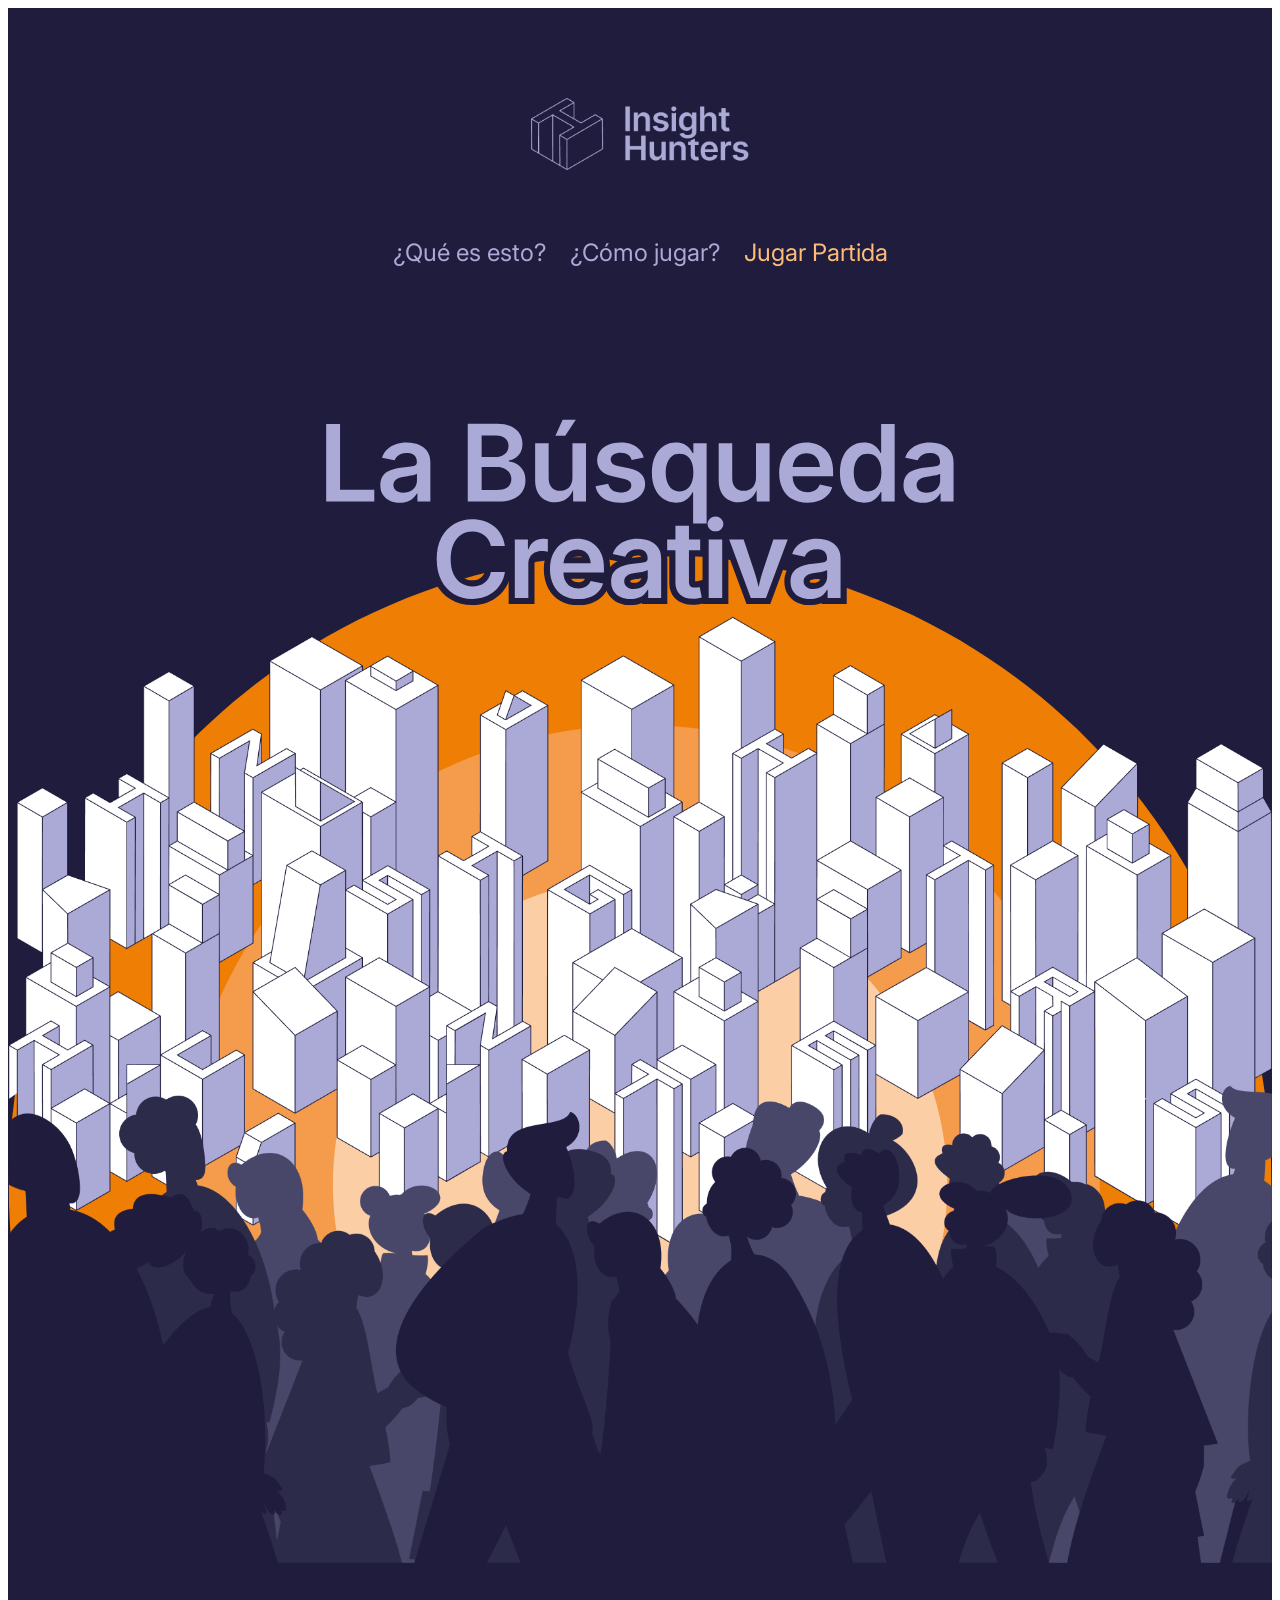
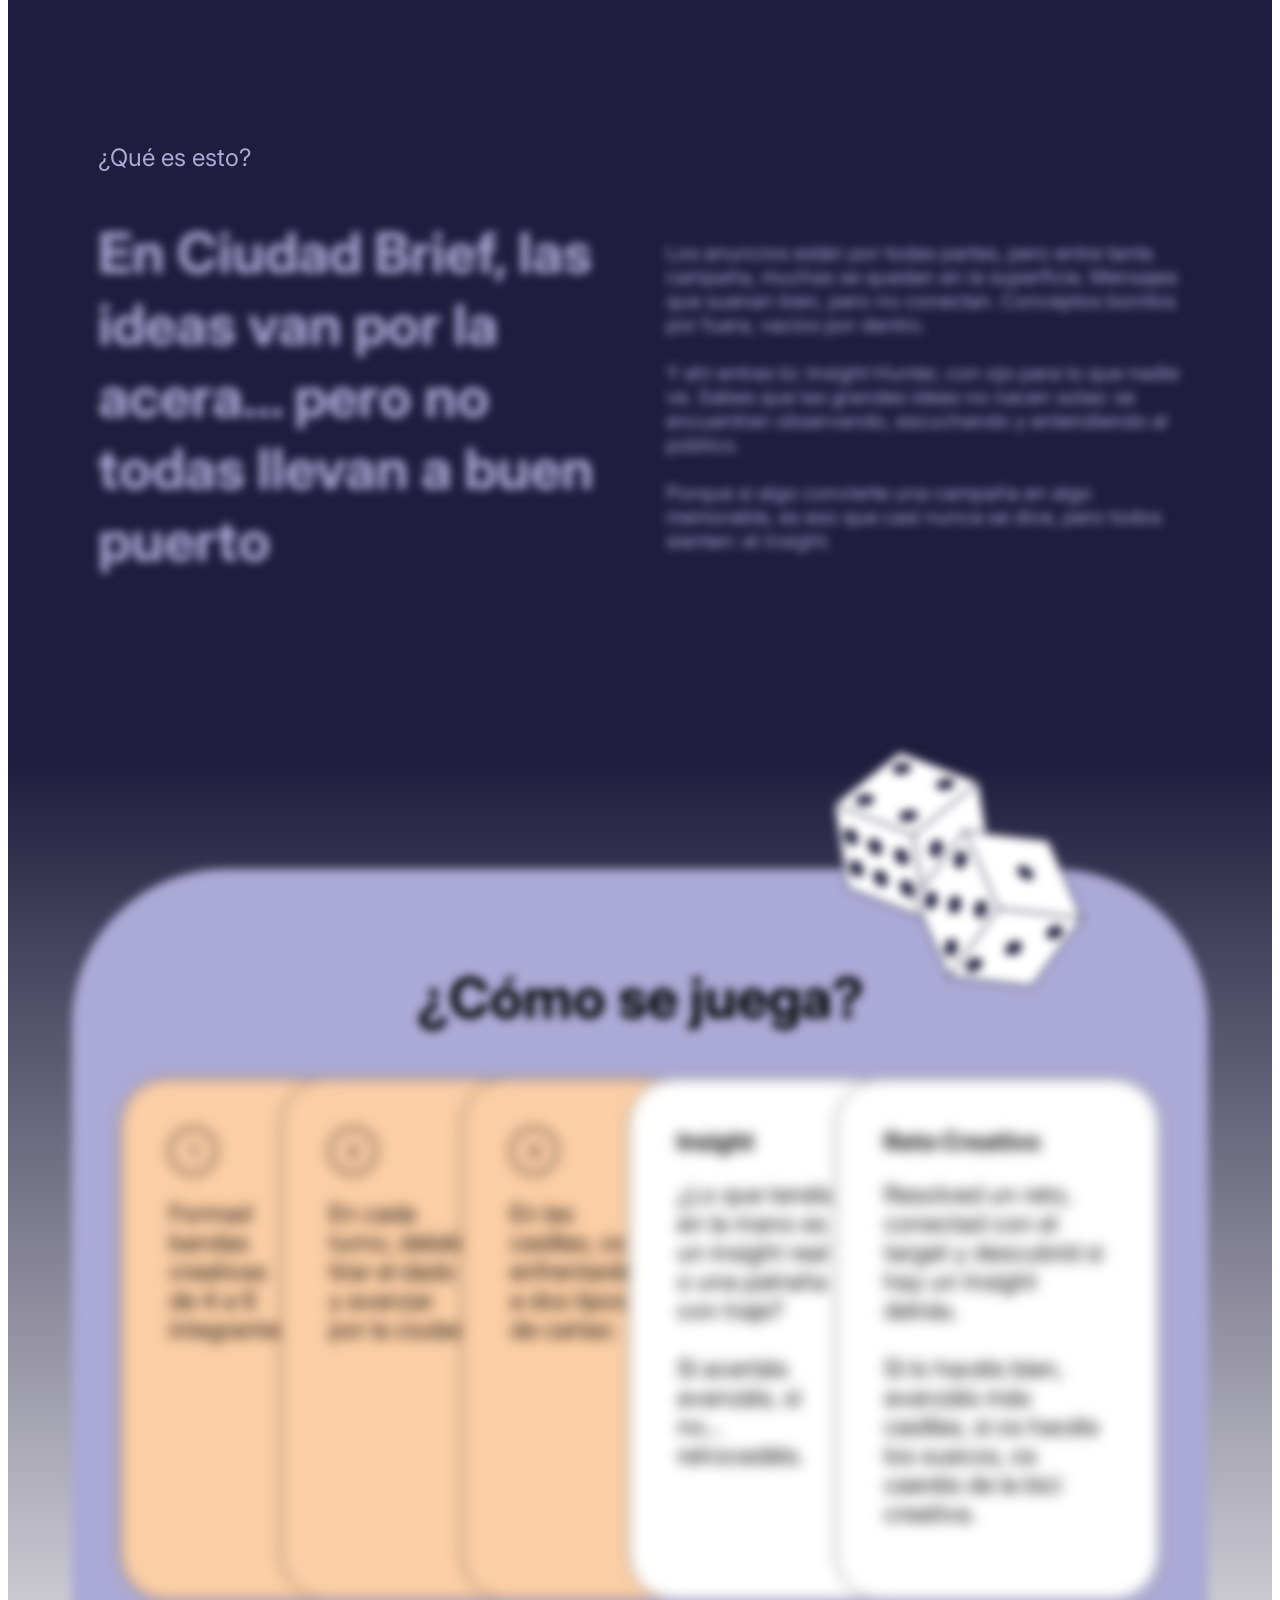
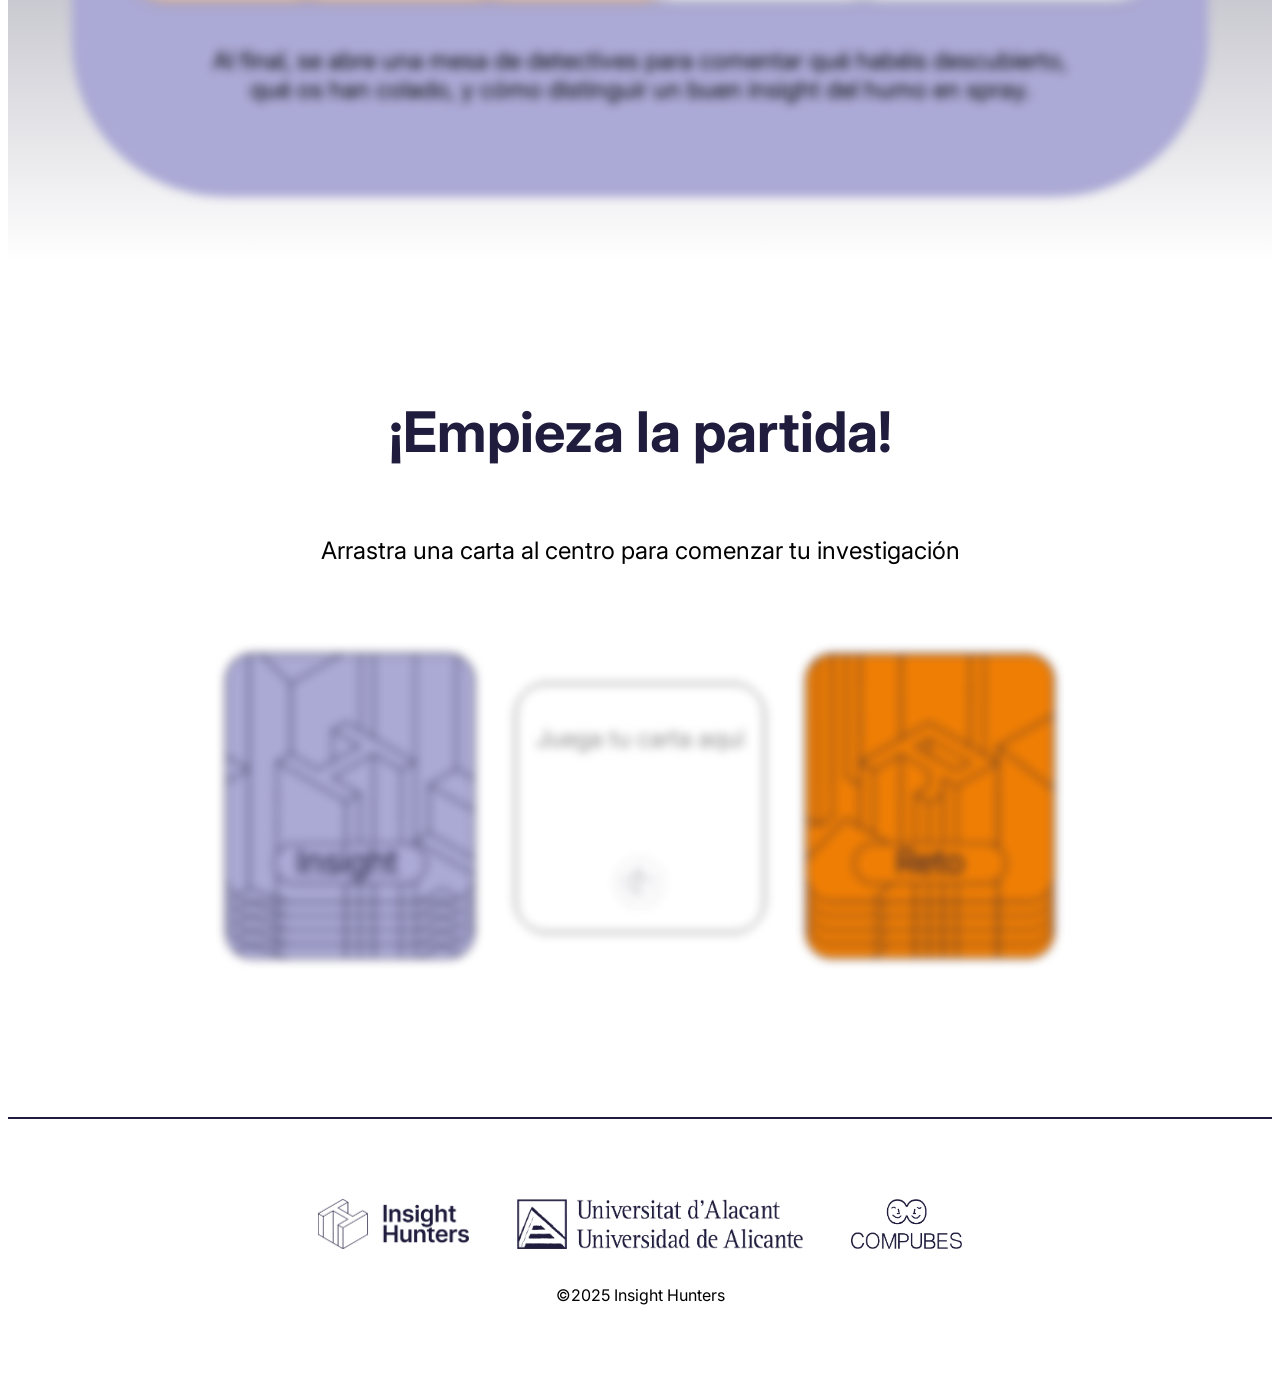
==== index.html @ abc05a1c "Update index.html" ====
<!DOCTYPE html>
<html lang="es">
<head>
    <meta charset="UTF-8">
    <meta name="viewport" content="width=device-width, initial-scale=1.0">

    <title>Insight Hunters</title>
    <link rel="icon" type="image/jpg" href="recursos/logo_ih.png"/>

    <link rel="stylesheet" href="https://necolas.github.io/normalize.css/8.0.1/normalize.css">
    <link rel="stylesheet" href="ih_style.css"> 

    <link rel="preconnect" href="https://fonts.googleapis.com">
    <link rel="preconnect" href="https://fonts.gstatic.com" crossorigin>
    <link href="https://fonts.googleapis.com/css2?family=Inter:ital,opsz,wght@0,14..32,100..900;1,14..32,100..900&display=swap" rel="stylesheet">
   
</head>
<body>
 
 <div class="hero-section">
    <div class="navbar">
        <a href="/"><img src="/recursos/logo_ih.png" alt="" id="ih-logo"></a>
        <ul class="nav-links">
            <a href="#que-es-IH">¿Qué es esto?</a>
            <a href="#como-jugar">¿Cómo jugar?</a>
            <a href="#juego" style="color: #FFBC77;">Jugar Partida</a>
          </ul>
        
     </div>
    <div class="hero-container">
        <img src="/recursos/Busqueda_creativa.svg" alt="" id="img-busqueda">
        <img src="recursos/Sol.svg" alt="" id="img-sun">
        <img src="/recursos/Ciudad.png" alt="ciudad" id="img-city">
        <img src="/recursos/Personas.png" alt="personas" id="img-people" >
    </div>
    
 </div>
<section id="que-es-IH">
    <span class="chip">¿Qué es esto?</span>
    <div class="encabezado progr-disc">
        
        <h2>En Ciudad Brief, 
            las ideas van por la acera…
            pero no todas llevan 
            a buen puerto</h2>
    </div>
    <div class="info-text progr-disc disc-right" >
        <p>Los anuncios están por todas partes, pero entre tanta campaña, 
            muchas se quedan en la superficie. Mensajes que suenan bien, 
            pero no conectan. Conceptos bonitos por fuera, vacíos por dentro.
            <br><br>
            Y ahí entras tú: Insight Hunter, con ojo para lo que nadie ve.
            Sabes que las grandes ideas no nacen solas: se encuentran observando, escuchando y entendiendo al público.
            <br><br>
            Porque si algo convierte una campaña en algo memorable, 
            es eso que casi nunca se dice, pero todos sienten: el insight.</p>
    </div>
</section> 
<section id="como-jugar">
    <div class="progr-disc">
        <img src="recursos/Dados.svg" alt="" class="dados">
        <h2>¿Cómo se juega?</h2>
        <div class="row-cards">
            <div class="info-card style-1 progr-disc ">
                <span>1</span>
                <p>Formad bandas creativas de 4 a 6 integrantes</p>
            </div>
            <div class="info-card style-1 progr-disc delay1">
                <span>2</span>
                <p>En cada turno, debéis tirar el dado y avanzar por la ciudad</p>
            </div>
            <div class="info-card style-1 progr-disc delay2">
                <span>3</span>
                <p>En las casillas, os enfrentaréis a dos tipos de cartas:</p>
            </div>
            <div class="info-card style-2 progr-disc delay3">
                <span>Insight</span>
                <p>¿Lo que tenéis en la mano es un insight real o una patraña con traje? <br><br>
                    Si acertáis avanzáis, 
                    si no... retrocedéis.<br>
                </p>
            </div>
            <div class="info-card style-2 progr-disc delay4">
                <span>Reto Creativo</span>
                <p>
                    Resolved un reto, conectad con el target y descubrid si hay un Insight detrás. <br><br>Si lo hacéis bien, avanzáis más casillas, si os hacéis los suecos, os caeréis de la bici creativa.
                </p>
            </div>
        </div>
        <p class="conclusion-text">Al final, se abre una mesa de detectives para comentar qué habéis descubierto,<br>
            qué os han colado, y cómo distinguir un buen insight del humo en spray.</p>
    </div>
</section>
<section id="juego">
    <h2>¡Empieza la partida!</h2>
    <p>Arrastra una carta al centro para comenzar tu investigación</p>
    <div class="zona-interactiva">
        <div class="mazo type-insight progr-disc">
            <img src="recursos/Card_insight_back.png" alt="Carta de insight" class="card-draggable card-type-insight" draggable="true">
            <img src="recursos/mazo_insights.png" alt="Mazo insights" class="mazo-img">
        </div>
        <div class="visualizador progr-disc">
            <p style="text-align: center; color: #888;">Juega tu carta aquí</p>
            <img src="recursos/ic_card_ih.svg" alt="Insight Hunters" id="ic_card_ih" style="position: absolute; bottom: 10%; left: 50%; transform: translateX(-50%);">
        </div>
        <div class="mazo type-reto progr-disc delay2">
            <img src="recursos/Card_reto_back.png" alt="Carta de reto" class="card-draggable card-type-reto" draggable="true">
            <img src="recursos/mazo_retos.png" alt="Mazo retos" class="mazo-img">
        </div>
    </div>
</section>
<footer>
    <ul class="footer-links">
        <a href="#"><img src="recursos/logo_black_insighthunters.png" alt="Insight Hunters"></a>
        <a href="https://www.ua.es/es/" target="_blank"><img src="recursos/logo_black_universidadalicante.png" alt="Universidad de Alicante"></a>
        <a href="https://blogs.ua.es/comunicacionypublicosespecificos/" target="_blank"><img src="recursos/logo_black_compubes.png" alt="Compubes"></a>
    </ul>
    <p>©2025 Insight Hunters</p>
</footer>   
<script src="/funciones.js"></script>
</body>
</html>
---- ih_style.css ----
:root{
    --bg-purple: #1F1C3D;
    --light-purple: #ABA9D5;
    --light-orange: #FBCEA5;
}
html {scroll-behavior: smooth;}
*{ font-family: inter; box-sizing: border-box;}

p{ font-size: 1.5rem; font-weight: 400;}

a:hover{
    opacity: .5;
}
ul{padding: 0;}

/*Sección Hero Section*/
.navbar{
display: flex;
flex-direction: column;
align-items: center;
gap: 46px;
padding: 10vh 0;
}
.navbar a{color: var(--light-purple); text-decoration: none; text-align: center; font-size: 1.5rem;}
.nav-links{ display: flex; flex-direction: row; gap: 24px;}
#ih-logo{max-height: 72px;}


.hero-section{
    background-color: var(--bg-purple);
      
}
.hero-container{
    width: 100%;
    position: relative;
    margin-top: 20vh;
}
#img-busqueda{
    position: absolute;
    max-width: 50vw;
    top: -10%;
    left: 50%;
    transform: translateX(-50%) translateY(-20%);
}
#img-city, #img-people{
    width: 100%;
    position: absolute; 
    bottom: 0;
    left: 0;
}
#img-sun{width: 100%;}
#img-city{top: 0; transform: translateY(10%);}

/* Sección Que es IH */
#que-es-IH{
    background-color: var(--bg-purple);
    display: flex;
    flex-direction: row;
    flex-wrap: wrap;
    align-items: stretch;
    color: var(--light-purple);
    padding: 20vh 5vw;
}

.encabezado, .info-text{
    width: 50%;
    gap: 46px;
    display: flex;
    flex-direction: column;
    justify-content: center;
    padding: 0 2vw;

}
#que-es-IH{overflow: hidden;}
#que-es-IH h2{ font-size: 3.5rem; font-weight: bold; line-height: 4.5rem; letter-spacing: -2%; margin: 0;}
#que-es-IH p{font-size: 1.25rem; margin: 0;}
span.chip{font-size: 1.5rem; width: 100%; padding: 0 2vw 5vh 2vw}

/* Sección Cómo Jugar */
#como-jugar{min-height: 200px; padding: 5vw; background: linear-gradient(#1F1C3D, #fff);}
#como-jugar h2{
    font-size: 3.5rem;
    text-align: center;
}
#como-jugar>div{
    background-color: #ABA9D5;
    border-radius: 12vw; 
    position: relative; 
    min-height: 600px; 
    padding: 3em;
    margin-top: 3em;
    display: flex;
    flex-direction: column;
    justify-content: space-between;
    align-items: center;
}
.dados{
    position: absolute;
    top: 0; right: 0;
    width: 250px;
    transform: translateY(-50%) translateX(-50%);
}
.row-cards{ display: flex;flex-direction: row;}
#como-jugar .info-card{ 
    display: flex;
    flex-direction: 
    column; border: 1px solid black; 
    margin-left: -60px;
}
#como-jugar .info-card:first-child {
    margin-left: 0;
  }
.info-card:hover{cursor: pointer;}
#como-jugar .style-1{
    background-color: var(--light-orange);
    stroke: 2px solid var(--bg-purple);
    border-radius: 3rem;
    padding: 3rem;
}
#como-jugar .style-1>span{
    border: 2px solid;
    border-radius: 2rem;
    width: 3rem;
    height: 3rem;
    display: flex;
    justify-content: center;
    align-items: center;
    font-weight: bold;
}
#como-jugar .style-2{
    background-color: #fff;
    stroke: 2px solid var(--bg-purple);
    border-radius: 3rem;
    padding: 3rem;
}
.style-2 span{font-weight: bold; font-size: 1.5rem;}
.conclusion-text{
    text-align: center;
    margin: 5vh auto;
}

/* Sección Juego / Empieza la partida */
#juego{
    width: 100%;
    display: flex;
    flex-direction: column;
    align-items: center;
    padding: 10vh 5vw;
}
.zona-interactiva{
    width: 100%;
    position: relative;
    display: flex;
    align-items: center;
    gap: 40px;
    justify-content: center;
    padding: 4rem 0;
}
.visualizador{
    width: 250px;
    height: 250px;
    border: 1px solid;
    border-radius: 2rem;
    display: flex;
    flex-direction: column;
    align-items: center;
    padding: 1rem;
    position: relative;
    justify-content: space-between;
}
.visualizador.show{display: flex;}
.mazo{
    position: relative;
    width: 250px;
    aspect-ratio: 250 / 306;
    height: auto;
}
.mazo img{
    width: 250px;
    position: absolute;
    top: 0;
    left: 0;
}
.mazo img.mazo-img{width: 250px; aspect-ratio: 250 / 306;
    height: auto; position: relative;}
.card-draggable{
    z-index: 10;
}
#juego h2{
    font-size: 3.5rem;
    text-align: center;
    color: var(--bg-purple);
}
#ic_card_ih{width: 48px;}
.card-draggable:hover{cursor: grab;}

/*Footer*/
footer{ display: flex; flex-direction: column; align-items: center; padding: 4rem 0; border-top: 2px solid var(--bg-purple);}
.footer-links{
    display: flex;
    flex-direction: row;
    justify-content: center;
    gap: 3rem;
}
.footer-links li{text-decoration: none;}
.footer-links img{height: 50px;}
footer p{font-size: 16px;}


@media screen and (max-width: 900px){
    p { font-size: 1rem; }
    .hero-section { height: 100vh; padding: 5vh 0; }
    .navbar{padding: 5vh 0;}
    .navbar a{font-size: 1rem;}
    .hero-container{position: absolute; bottom: 0; margin: 0;}
    #img-busqueda{max-width: 70%; top: -25%;}

    #que-es-IH{flex-direction: column; padding: 10vh 5vw;}
    span.chip{padding: 0;}
    .encabezado, .info-text{width: unset; padding: 4vh 0;}

    .dados{width: 160px; top: 0; left: 0; transform: translate(75%, -50%);}
    .row-cards{flex-direction: column;}
    #como-jugar .info-card{margin-left: unset; margin-top: -60px;}
    #como-jugar h2{padding-bottom: 4rem;}
    .conclusion-text{line-height: 150%; text-align: left;}

    #juego{padding:5vh 0;}
    .mazo{width: 200px; }
    .mazo img{width: 200px;}
    .mazo img.mazo-img{width: 200px;}
    #juego h2{margin: 1.5rem 0;}
    #juego p{padding: 0 5vw; text-align: center;}
    .zona-interactiva{flex-direction: column; padding: 2rem 0;}

    .footer-links{flex-direction: column; align-items: center;}
    .footer-links img{height: unset; width: 150px;}
    
  }

  @media screen and (min-width: 1900px){
    p{ font-size: 28px; font-weight: 400;}
    #que-es-IH h2{font-size: 67px;}
    #que-es-IH p{font-size: 28px;}
    .navbar a{font-size: 28px;}
    #como-jugar > div{border-radius: 10rem; min-height: 800px;}
  }

  /*Animación revelación progresiva*/
.progr-disc {
    opacity: 0;
    filter: blur(5px);
    transform: translatex(-100%);
    transition: all 1s;
}

.progr-disc.disc-right{ transform: translatex(100%);}
.show {
    opacity: 1;
    filter: blur(0);
    transform: translateX(0) !important;
    display: block;
}

.delay1{transition-delay: 200ms;}
.delay2{transition-delay: 400ms;}
.delay3{transition-delay: 600ms;}
.delay4{transition-delay: 800ms;}
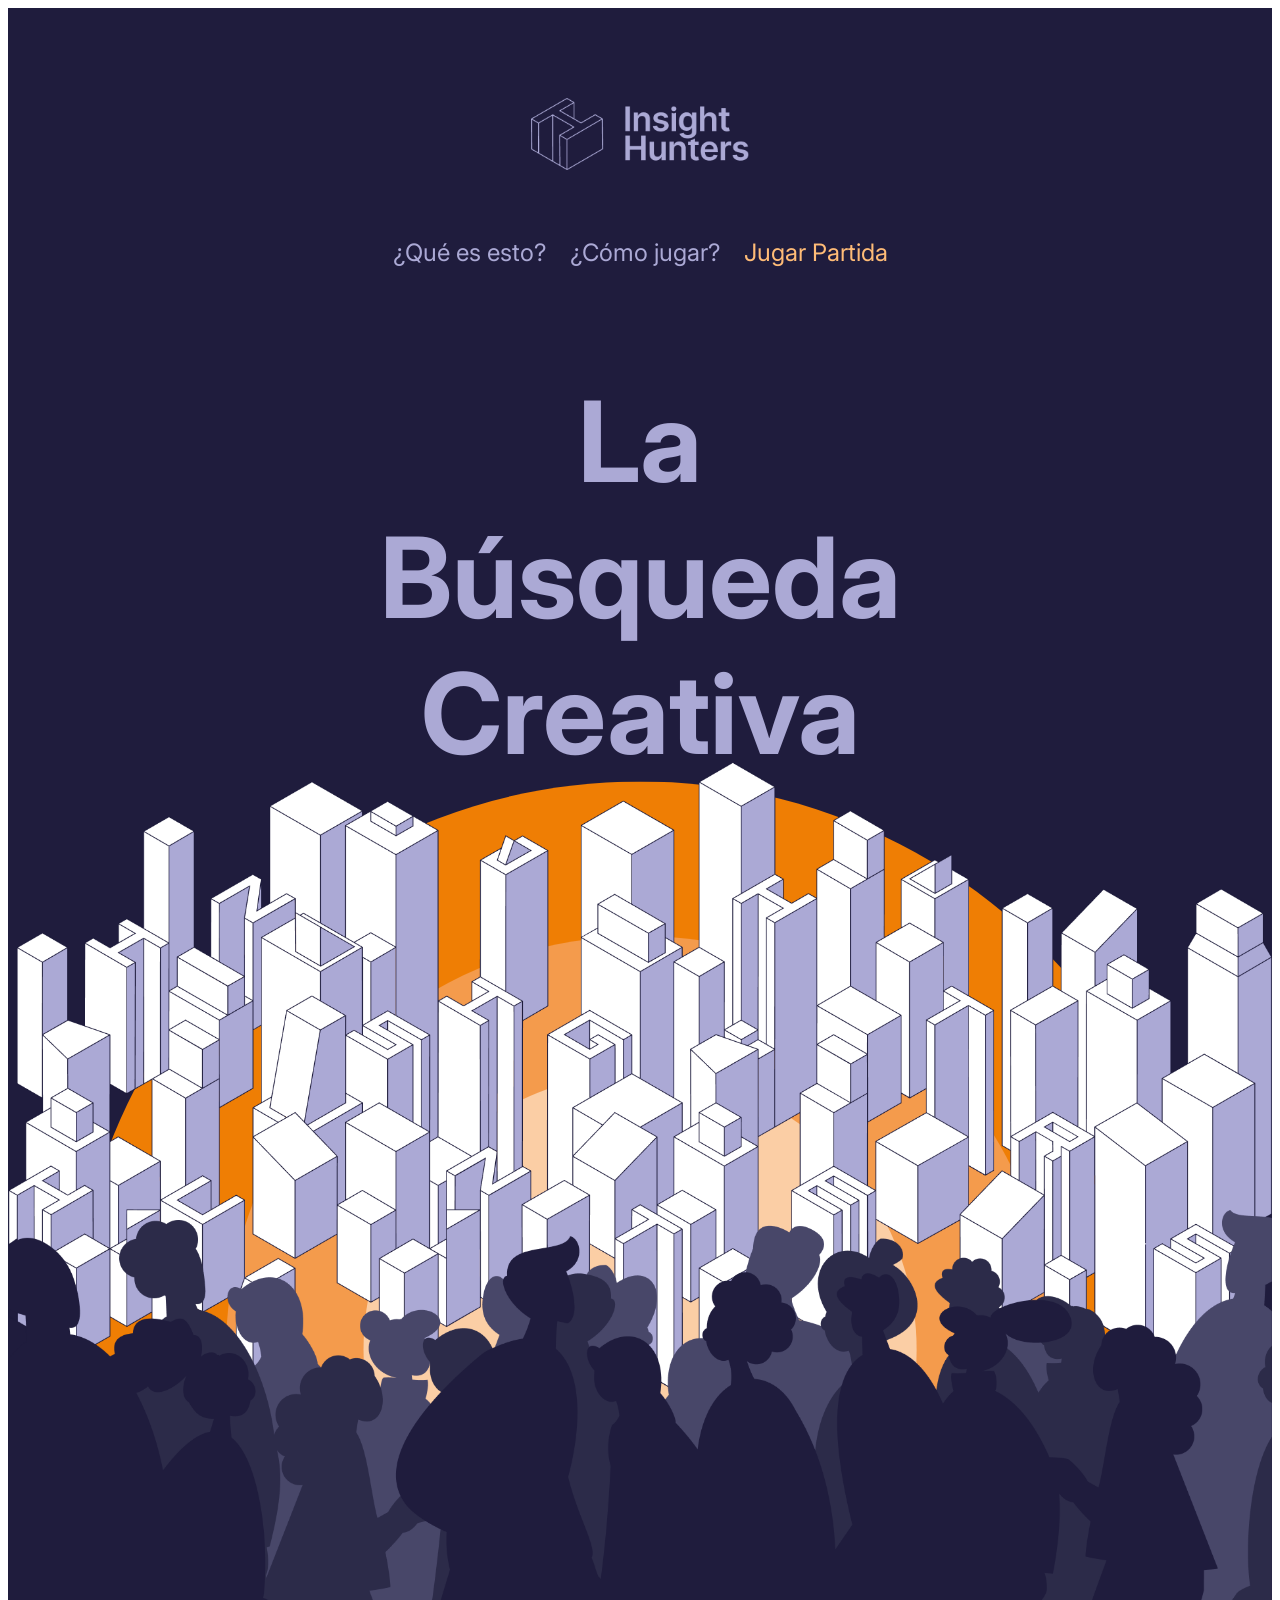
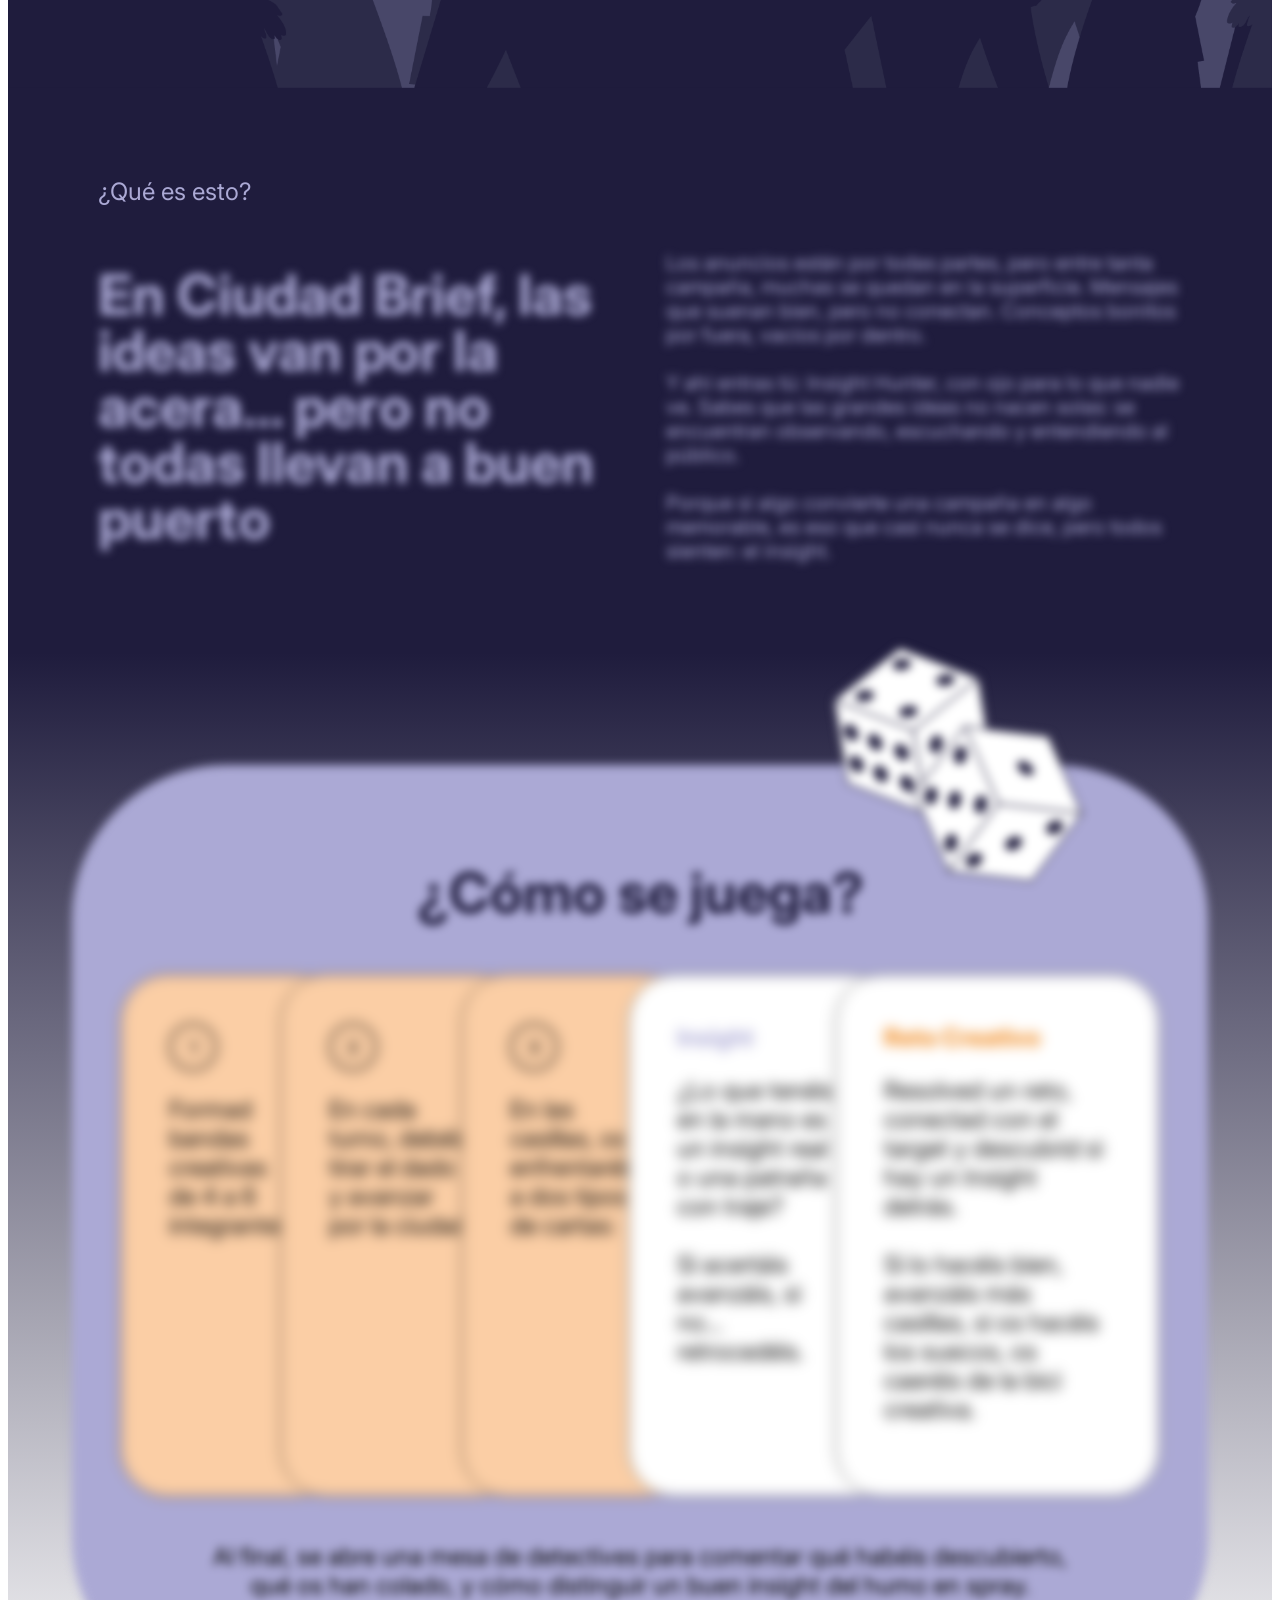
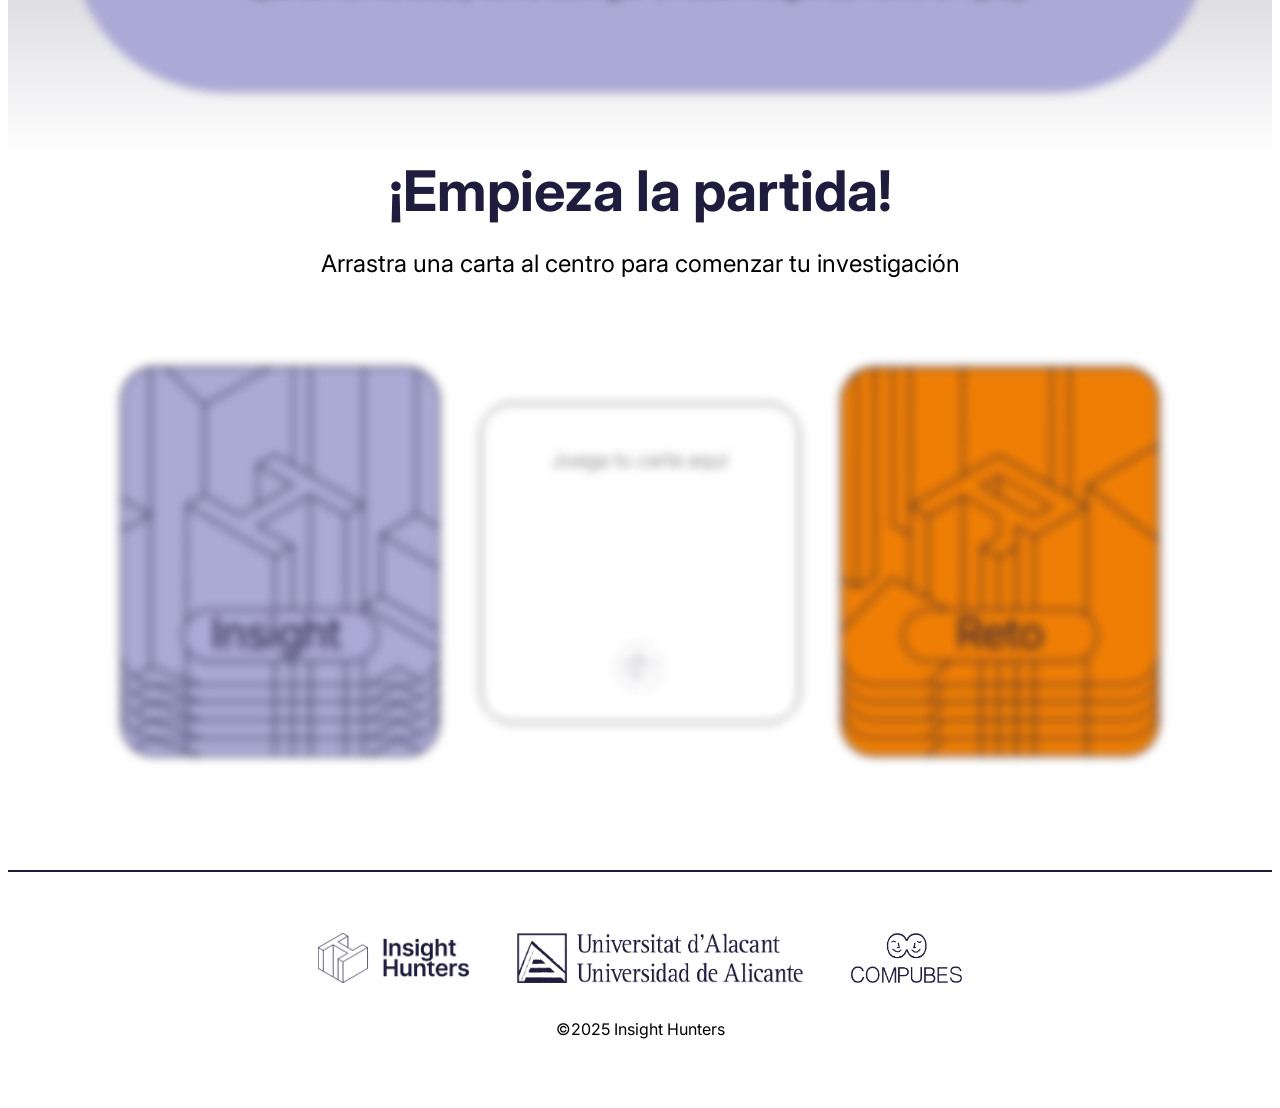
==== commit 44801510: "Add files via upload" ====
--- a/index.html
+++ b/index.html
@@ -19,7 +19,7 @@
  
  <div class="hero-section">
     <div class="navbar">
-        <a href="/"><img src="/recursos/logo_ih.png" alt="" id="ih-logo"></a>
+        <a href="/"><img src="recursos/logo_ih.png" alt="" id="ih-logo"></a>
         <ul class="nav-links">
             <a href="#que-es-IH">¿Qué es esto?</a>
             <a href="#como-jugar">¿Cómo jugar?</a>
@@ -28,10 +28,11 @@
         
      </div>
     <div class="hero-container">
-        <img src="/recursos/Busqueda_creativa.svg" alt="" id="img-busqueda">
+        <!-- <img src="recursos/Busqueda_creativa.svg" alt="" id="img-busqueda"> -->
+         <h1>La Búsqueda Creativa</h1>
         <img src="recursos/Sol.svg" alt="" id="img-sun">
-        <img src="/recursos/Ciudad.png" alt="ciudad" id="img-city">
-        <img src="/recursos/Personas.png" alt="personas" id="img-people" >
+        <img src="recursos/Ciudad.png" alt="ciudad" id="img-city">
+        <img src="recursos/Personas.png" alt="personas" id="img-people" >
     </div>
     
  </div>
@@ -74,14 +75,14 @@
                 <p>En las casillas, os enfrentaréis a dos tipos de cartas:</p>
             </div>
             <div class="info-card style-2 progr-disc delay3">
-                <span>Insight</span>
+                <span class="distinctive-insight">Insight</span>
                 <p>¿Lo que tenéis en la mano es un insight real o una patraña con traje? <br><br>
                     Si acertáis avanzáis, 
                     si no... retrocedéis.<br>
                 </p>
             </div>
             <div class="info-card style-2 progr-disc delay4">
-                <span>Reto Creativo</span>
+                <span class="distinctive-reto">Reto Creativo</span>
                 <p>
                     Resolved un reto, conectad con el target y descubrid si hay un Insight detrás. <br><br>Si lo hacéis bien, avanzáis más casillas, si os hacéis los suecos, os caeréis de la bici creativa.
                 </p>
@@ -108,6 +109,23 @@
             <img src="recursos/mazo_retos.png" alt="Mazo retos" class="mazo-img">
         </div>
     </div>
+    <div class="zona-interactiva-mobile">
+        
+        <div class="cards-container-mobile">
+            <div class="mazo type-insight progr-disc">
+                <img src="recursos/Card_insight_back.png" alt="Carta de insight" class="card-draggable card-type-insight" draggable="true">
+                <img src="recursos/mazo_insights.png" alt="Mazo insights" class="mazo-img">
+            </div>
+            <div class="mazo type-reto progr-disc delay2">
+                <img src="recursos/Card_reto_back.png" alt="Carta de reto" class="card-draggable card-type-reto" draggable="true">
+                <img src="recursos/mazo_retos.png" alt="Mazo retos" class="mazo-img">
+            </div>
+        </div>
+        <div class="visualizador progr-disc">
+            <p style="text-align: center; color: #888;">Juega tu carta aquí</p>
+            <img src="recursos/ic_card_ih.svg" alt="Insight Hunters" id="ic_card_ih" style="position: absolute; bottom: 10%; left: 50%; transform: translateX(-50%);">
+        </div>
+    </div>
 </section>
 <footer>
     <ul class="footer-links">
@@ -117,6 +135,6 @@
     </ul>
     <p>©2025 Insight Hunters</p>
 </footer>   
-<script src="/funciones.js"></script>
+<script src="script.js"></script>
 </body>
-</html>
+</html>
--- a/ih_style.css
+++ b/ih_style.css
@@ -3,6 +3,7 @@
     --bg-purple: #1F1C3D;
     --light-purple: #ABA9D5;
     --light-orange: #FBCEA5;
+    --normal-orange: #EF7E09;
 }
 html {scroll-behavior: smooth;}
 *{ font-family: inter; box-sizing: border-box;}
@@ -34,23 +35,28 @@
 .hero-container{
     width: 100%;
     position: relative;
-    margin-top: 20vh;
-}
-#img-busqueda{
+    display: flex;
+    flex-direction: column;
+    align-items: center;
+}
+.hero-section h1{font-size: 7rem; color: var(--light-purple); text-align: center; max-width: 50%; margin: 0 auto; }
+
+/* #img-busqueda{
     position: absolute;
     max-width: 50vw;
     top: -10%;
     left: 50%;
     transform: translateX(-50%) translateY(-20%);
-}
+} */
 #img-city, #img-people{
     width: 100%;
     position: absolute; 
     bottom: 0;
     left: 0;
 }
-#img-sun{width: 100%;}
-#img-city{top: 0; transform: translateY(10%);}
+#img-sun{width: 90%;}
+#img-city{transform: translateY(-45%);}
+#img-people{transform: translateY(1px);}
 
 /* Sección Que es IH */
 #que-es-IH{
@@ -60,7 +66,7 @@
     flex-wrap: wrap;
     align-items: stretch;
     color: var(--light-purple);
-    padding: 20vh 5vw;
+    padding: 10vh 5vw;
 }
 
 .encabezado, .info-text{
@@ -73,7 +79,7 @@
 
 }
 #que-es-IH{overflow: hidden;}
-#que-es-IH h2{ font-size: 3.5rem; font-weight: bold; line-height: 4.5rem; letter-spacing: -2%; margin: 0;}
+#que-es-IH h2{ font-size: 3.5rem; font-weight: bold; line-height: 100%; letter-spacing: -2%; margin: 0;}
 #que-es-IH p{font-size: 1.25rem; margin: 0;}
 span.chip{font-size: 1.5rem; width: 100%; padding: 0 2vw 5vh 2vw}
 
@@ -82,6 +88,8 @@
 #como-jugar h2{
     font-size: 3.5rem;
     text-align: center;
+    color: var(--bg-purple);
+    
 }
 #como-jugar>div{
     background-color: #ABA9D5;
@@ -135,6 +143,9 @@
     padding: 3rem;
 }
 .style-2 span{font-weight: bold; font-size: 1.5rem;}
+
+.info-card .distinctive-insight {color: var(--light-purple);}
+.info-card .distinctive-reto{color: var(--normal-orange);}
 .conclusion-text{
     text-align: center;
     margin: 5vh auto;
@@ -146,7 +157,6 @@
     display: flex;
     flex-direction: column;
     align-items: center;
-    padding: 10vh 5vw;
 }
 .zona-interactiva{
     width: 100%;
@@ -157,32 +167,21 @@
     justify-content: center;
     padding: 4rem 0;
 }
-.visualizador{
-    width: 250px;
-    height: 250px;
-    border: 1px solid;
-    border-radius: 2rem;
-    display: flex;
-    flex-direction: column;
-    align-items: center;
-    padding: 1rem;
-    position: relative;
-    justify-content: space-between;
-}
-.visualizador.show{display: flex;}
+.zona-interactiva-mobile{display: none;}
+
 .mazo{
     position: relative;
-    width: 250px;
+    width: 320px;
     aspect-ratio: 250 / 306;
     height: auto;
 }
 .mazo img{
-    width: 250px;
+    width: 320px;
     position: absolute;
     top: 0;
     left: 0;
 }
-.mazo img.mazo-img{width: 250px; aspect-ratio: 250 / 306;
+.mazo img.mazo-img{width: 320px; aspect-ratio: 250 / 306;
     height: auto; position: relative;}
 .card-draggable{
     z-index: 10;
@@ -191,12 +190,31 @@
     font-size: 3.5rem;
     text-align: center;
     color: var(--bg-purple);
-}
+    margin: 0 auto;
+}
+.visualizador{
+    width: 320px;
+    min-height: 320px;
+    border: 1px solid;
+    border-radius: 2rem;
+    display: flex;
+    flex-direction: column;
+    align-items: center;
+    padding: 1rem;
+    position: relative;
+    justify-content: space-between;
+}
+.visualizador.show{display: flex;}
+
+.visualizador p{font-size: 1.25rem; padding: .5rem 0;}
+.visualizador .chip-card{font-size: 1rem; font-weight: bold; width: 100%;}
+.visualizador .distinctive-insight{color: var(--light-purple);}
+.visualizador .distinctive-reto{color: var(--normal-orange);}
 #ic_card_ih{width: 48px;}
 .card-draggable:hover{cursor: grab;}
 
 /*Footer*/
-footer{ display: flex; flex-direction: column; align-items: center; padding: 4rem 0; border-top: 2px solid var(--bg-purple);}
+footer{ display: flex; flex-direction: column; align-items: center; padding: 5vh 0; border-top: 2px solid var(--bg-purple); margin-top: 5vh;}
 .footer-links{
     display: flex;
     flex-direction: row;
@@ -209,33 +227,43 @@
 
 
 @media screen and (max-width: 900px){
-    p { font-size: 1rem; }
-    .hero-section { height: 100vh; padding: 5vh 0; }
+    p { font-size: 1.25rem; }
+    .hero-section { height: 100vh; padding: 2vh 0; }
     .navbar{padding: 5vh 0;}
-    .navbar a{font-size: 1rem;}
-    .hero-container{position: absolute; bottom: 0; margin: 0;}
+    .navbar a{font-size: 1.25rem;}
+    .nav-links{flex-direction: column; gap: 1rem;}
+    .hero-container{bottom: 0; margin: 0;}
+    .hero-container h1{font-size: 4rem; max-width: unset;}
     #img-busqueda{max-width: 70%; top: -25%;}
 
     #que-es-IH{flex-direction: column; padding: 10vh 5vw;}
+    #que-es-IH h2{font-size: 2.5rem;}
     span.chip{padding: 0;}
-    .encabezado, .info-text{width: unset; padding: 4vh 0;}
+    .encabezado, .info-text{width: unset; padding: 2vh 0;}
 
     .dados{width: 160px; top: 0; left: 0; transform: translate(75%, -50%);}
     .row-cards{flex-direction: column;}
     #como-jugar .info-card{margin-left: unset; margin-top: -60px;}
-    #como-jugar h2{padding-bottom: 4rem;}
+    #como-jugar h2{padding-bottom: 4rem; font-size: 2.5rem;}
     .conclusion-text{line-height: 150%; text-align: left;}
 
-    #juego{padding:5vh 0;}
-    .mazo{width: 200px; }
-    .mazo img{width: 200px;}
-    .mazo img.mazo-img{width: 200px;}
-    #juego h2{margin: 1.5rem 0;}
+    #juego{padding:5vh 5vw;}
+    .zona-interactiva-mobile{display: flex; width: 100%; flex-direction: column;}
+    .cards-container-mobile{width: 100%; display: flex; }
+    .visualizador{position: inherit;}
+    .mazo{max-width: 50%;}
+    .mazo img{max-width: 100%;}
+    .mazo img.mazo-img{max-width: 100%;}
+    #juego h2{margin: 1.5rem 0; font-size: 2.5rem;}
     #juego p{padding: 0 5vw; text-align: center;}
-    .zona-interactiva{flex-direction: column; padding: 2rem 0;}
-
-    .footer-links{flex-direction: column; align-items: center;}
-    .footer-links img{height: unset; width: 150px;}
+    
+
+    
+    .zona-interactiva{display: none;}
+
+    .footer-links{flex-direction: column; align-items: center; gap: 5vw;}
+    .footer-links img{height: unset; height: 48px;}
+
     
   }
 
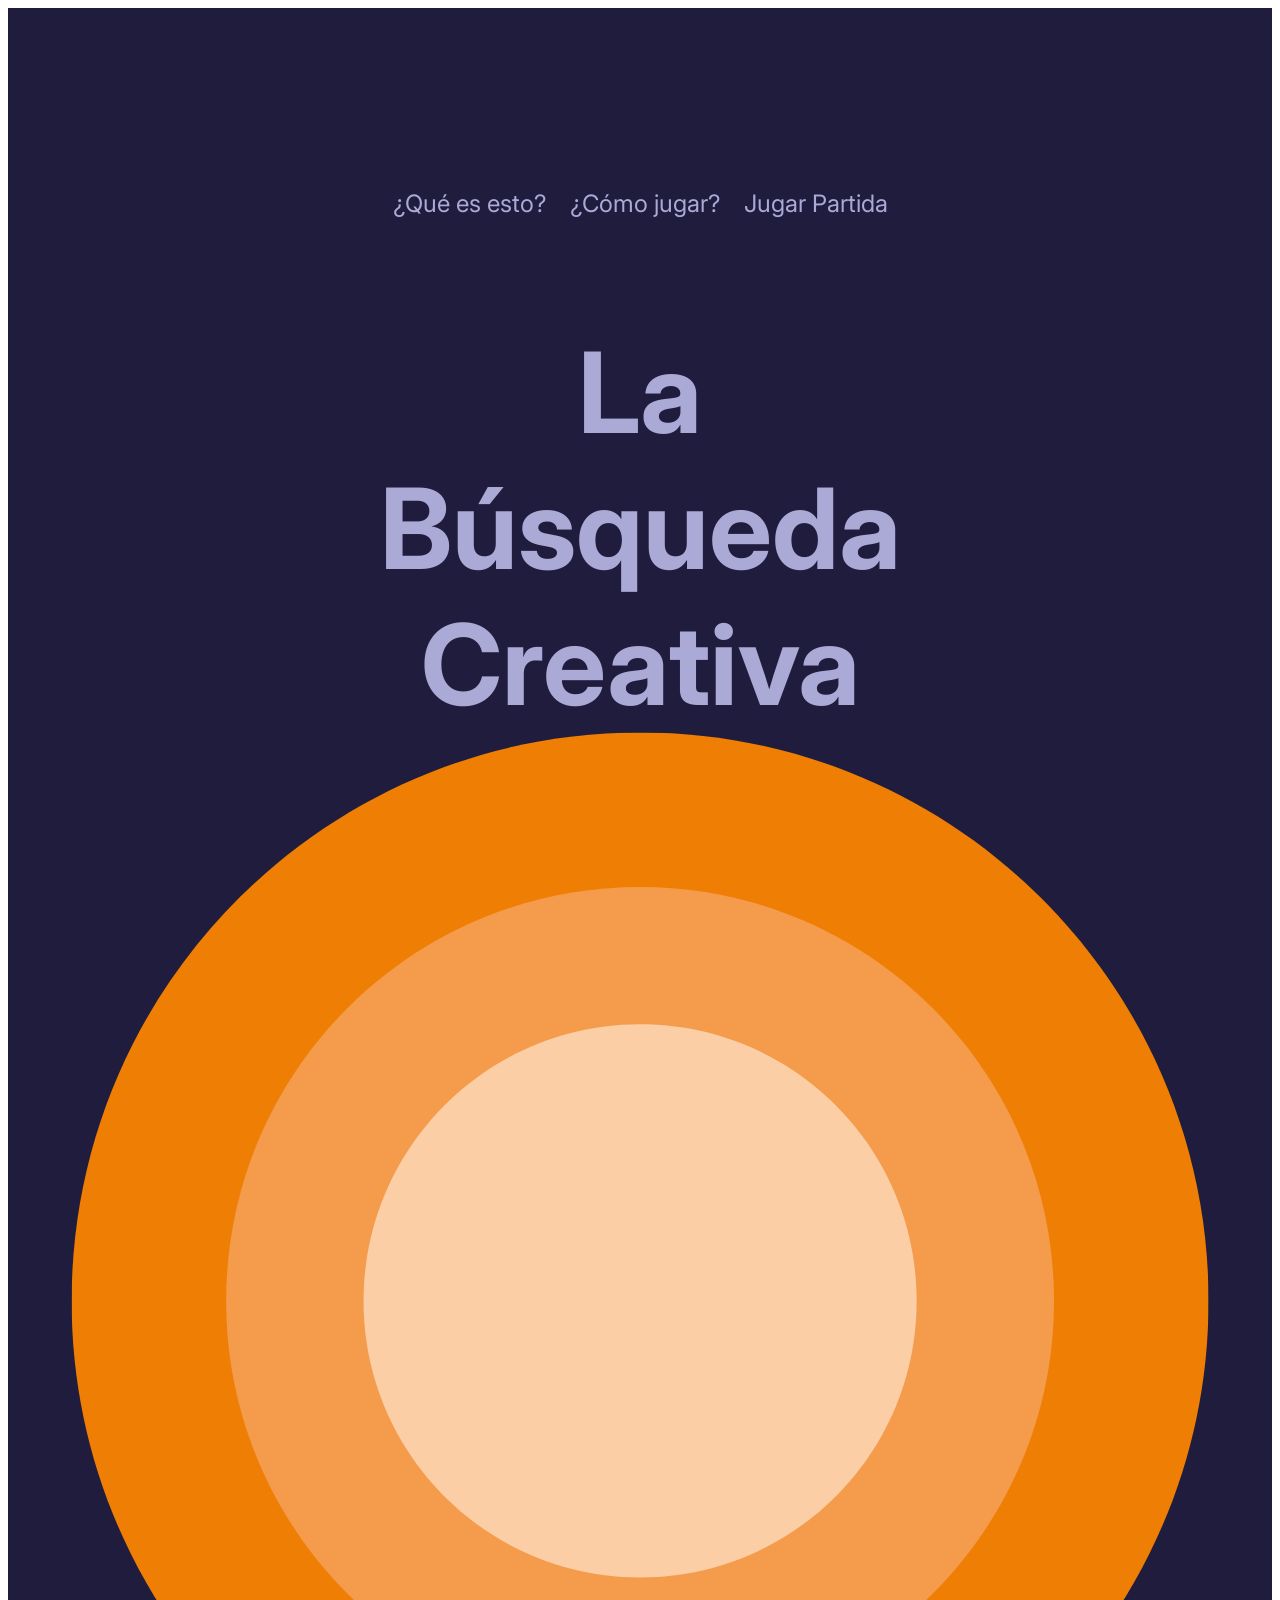
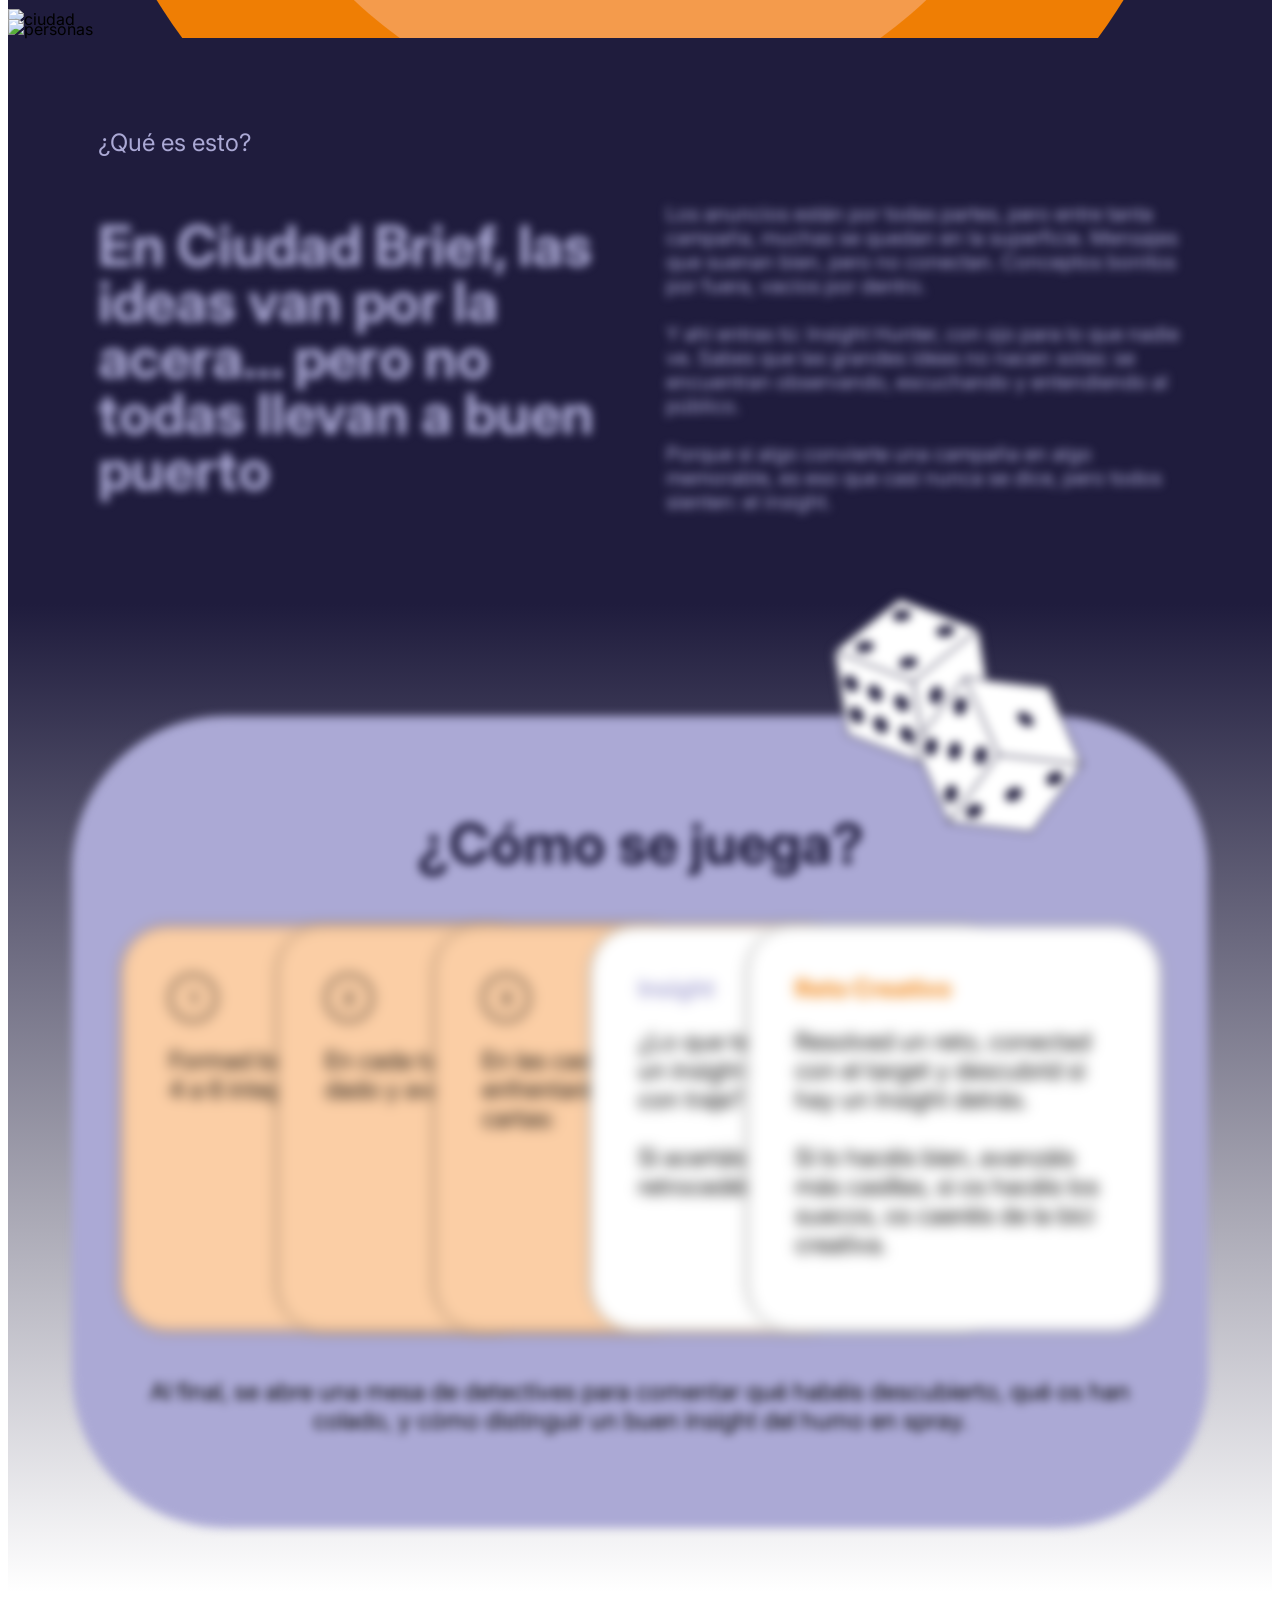
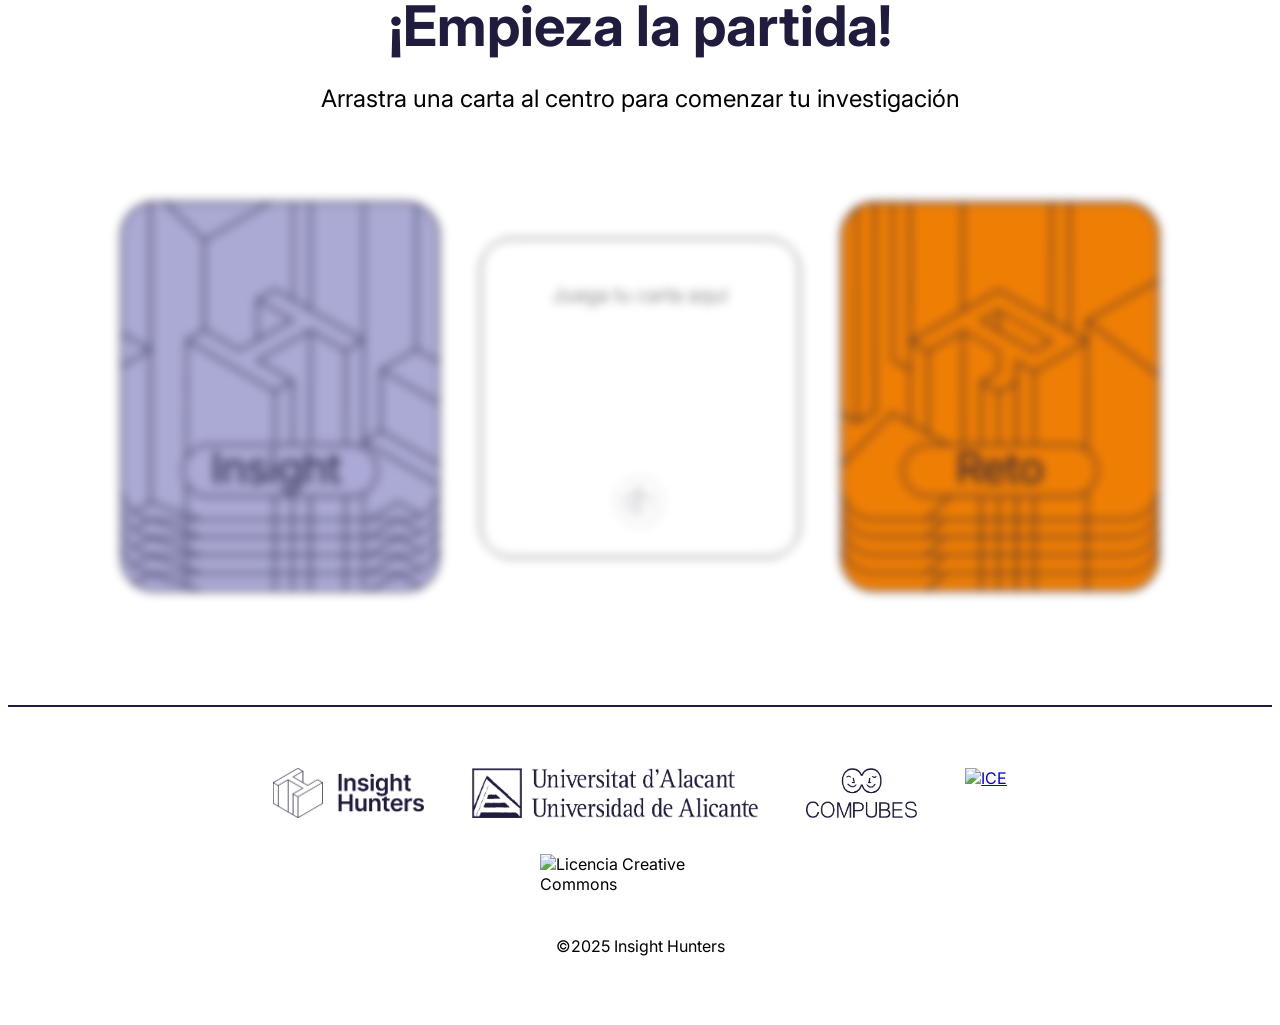
==== commit 92834f9b: "Add files via upload" ====
--- a/index.html
+++ b/index.html
@@ -5,7 +5,7 @@
     <meta name="viewport" content="width=device-width, initial-scale=1.0">
 
     <title>Insight Hunters</title>
-    <link rel="icon" type="image/jpg" href="recursos/logo_ih.png"/>
+    <link rel="icon" type="image/svg" href="recursos/favicon.svg"/>
 
     <link rel="stylesheet" href="https://necolas.github.io/normalize.css/8.0.1/normalize.css">
     <link rel="stylesheet" href="ih_style.css"> 
@@ -19,11 +19,11 @@
  
  <div class="hero-section">
     <div class="navbar">
-        <a href="/"><img src="recursos/logo_ih.png" alt="" id="ih-logo"></a>
+        <a href="/"><img src="recursos/logo_ih.svg" alt="" id="ih-logo"></a>
         <ul class="nav-links">
             <a href="#que-es-IH">¿Qué es esto?</a>
             <a href="#como-jugar">¿Cómo jugar?</a>
-            <a href="#juego" style="color: #FFBC77;">Jugar Partida</a>
+            <a href="#juego">Jugar Partida</a>
           </ul>
         
      </div>
@@ -31,8 +31,8 @@
         <!-- <img src="recursos/Busqueda_creativa.svg" alt="" id="img-busqueda"> -->
          <h1>La Búsqueda Creativa</h1>
         <img src="recursos/Sol.svg" alt="" id="img-sun">
-        <img src="recursos/Ciudad.png" alt="ciudad" id="img-city">
-        <img src="recursos/Personas.png" alt="personas" id="img-people" >
+        <img src="recursos/ciudad.svg" alt="ciudad" id="img-city">
+        <img src="recursos/personas.svg" alt="personas" id="img-people" >
     </div>
     
  </div>
@@ -88,13 +88,14 @@
                 </p>
             </div>
         </div>
-        <p class="conclusion-text">Al final, se abre una mesa de detectives para comentar qué habéis descubierto,<br>
+        <p class="conclusion-text">Al final, se abre una mesa de detectives para comentar qué habéis descubierto,
             qué os han colado, y cómo distinguir un buen insight del humo en spray.</p>
     </div>
 </section>
 <section id="juego">
     <h2>¡Empieza la partida!</h2>
-    <p>Arrastra una carta al centro para comenzar tu investigación</p>
+    <p class="indicacion-desktop">Arrastra una carta al centro para comenzar tu investigación</p>
+    <p class="indicacion-mobile">Haz click en un mazo para comenzar tu investigación</p>
     <div class="zona-interactiva">
         <div class="mazo type-insight progr-disc">
             <img src="recursos/Card_insight_back.png" alt="Carta de insight" class="card-draggable card-type-insight" draggable="true">
@@ -132,7 +133,9 @@
         <a href="#"><img src="recursos/logo_black_insighthunters.png" alt="Insight Hunters"></a>
         <a href="https://www.ua.es/es/" target="_blank"><img src="recursos/logo_black_universidadalicante.png" alt="Universidad de Alicante"></a>
         <a href="https://blogs.ua.es/comunicacionypublicosespecificos/" target="_blank"><img src="recursos/logo_black_compubes.png" alt="Compubes"></a>
+        <a href="https://ice.ua.es/es/instituto-de-ciencias-de-la-educacion.html" target="_blank"><img src="recursos/logo_ice.svg" alt="ICE"></a>
     </ul>
+    <img src="recursos/cc-insight-hunters.svg" alt="Licencia Creative Commons" id="creative-commons">
     <p>©2025 Insight Hunters</p>
 </footer>   
 <script src="script.js"></script>
--- a/ih_style.css
+++ b/ih_style.css
@@ -25,7 +25,7 @@
 }
 .navbar a{color: var(--light-purple); text-decoration: none; text-align: center; font-size: 1.5rem;}
 .nav-links{ display: flex; flex-direction: row; gap: 24px;}
-#ih-logo{max-height: 72px;}
+#ih-logo{width: 300px; max-height: 72px;}
 
 
 .hero-section{
@@ -109,12 +109,16 @@
     width: 250px;
     transform: translateY(-50%) translateX(-50%);
 }
-.row-cards{ display: flex;flex-direction: row;}
+.row-cards{ display: flex;flex-direction: row; width: 100%;}
 #como-jugar .info-card{ 
     display: flex;
     flex-direction: 
     column; border: 1px solid black; 
-    margin-left: -60px;
+    margin-left: calc(-40% + (100% / 6.65));
+    width: 40%;
+    min-width: 320px;
+    flex-shrink: 0;
+    flex-grow: 0;
 }
 #como-jugar .info-card:first-child {
     margin-left: 0;
@@ -158,6 +162,7 @@
     flex-direction: column;
     align-items: center;
 }
+.indicacion-mobile{display: none;}
 .zona-interactiva{
     width: 100%;
     position: relative;
@@ -224,32 +229,35 @@
 .footer-links li{text-decoration: none;}
 .footer-links img{height: 50px;}
 footer p{font-size: 16px;}
-
-
-@media screen and (max-width: 900px){
+#creative-commons{max-width: 200px;height: 50px; margin: 1rem;;}
+
+
+@media screen and (max-width: 1160px){
     p { font-size: 1.25rem; }
     .hero-section { height: 100vh; padding: 2vh 0; }
-    .navbar{padding: 5vh 0;}
+    .navbar{padding: 5vh 0; gap: unset;}
     .navbar a{font-size: 1.25rem;}
-    .nav-links{flex-direction: column; gap: 1rem;}
+    
     .hero-container{bottom: 0; margin: 0;}
     .hero-container h1{font-size: 4rem; max-width: unset;}
     #img-busqueda{max-width: 70%; top: -25%;}
 
-    #que-es-IH{flex-direction: column; padding: 10vh 5vw;}
+    #que-es-IH{flex-direction: column; padding: 10vh 5vw; margin-top: 10vh;}
     #que-es-IH h2{font-size: 2.5rem;}
     span.chip{padding: 0;}
     .encabezado, .info-text{width: unset; padding: 2vh 0;}
 
     .dados{width: 160px; top: 0; left: 0; transform: translate(75%, -50%);}
     .row-cards{flex-direction: column;}
-    #como-jugar .info-card{margin-left: unset; margin-top: -60px;}
+    #como-jugar .info-card{margin-left: unset; margin-top: -60px; width: 100%;}
     #como-jugar h2{padding-bottom: 4rem; font-size: 2.5rem;}
-    .conclusion-text{line-height: 150%; text-align: left;}
+    .conclusion-text{line-height: 150%; text-align: left; margin: 2rem auto; width: 80%;}
 
     #juego{padding:5vh 5vw;}
-    .zona-interactiva-mobile{display: flex; width: 100%; flex-direction: column;}
-    .cards-container-mobile{width: 100%; display: flex; }
+    .indicacion-mobile{display: block;}
+    .indicacion-desktop{display: none;}
+    .zona-interactiva-mobile{display: flex; width: 100%; flex-direction: column; align-items: center; gap: 5vw;}
+    .cards-container-mobile{width: 100%; display: flex; justify-content: center; gap: 5vw;}
     .visualizador{position: inherit;}
     .mazo{max-width: 50%;}
     .mazo img{max-width: 100%;}
@@ -258,13 +266,14 @@
     #juego p{padding: 0 5vw; text-align: center;}
     
 
-    
     .zona-interactiva{display: none;}
 
     .footer-links{flex-direction: column; align-items: center; gap: 5vw;}
     .footer-links img{height: unset; height: 48px;}
 
-    
+  }
+  @media screen and (max-width: 720px){
+    .nav-links{flex-direction: column; gap: 1rem;}
   }
 
   @media screen and (min-width: 1900px){
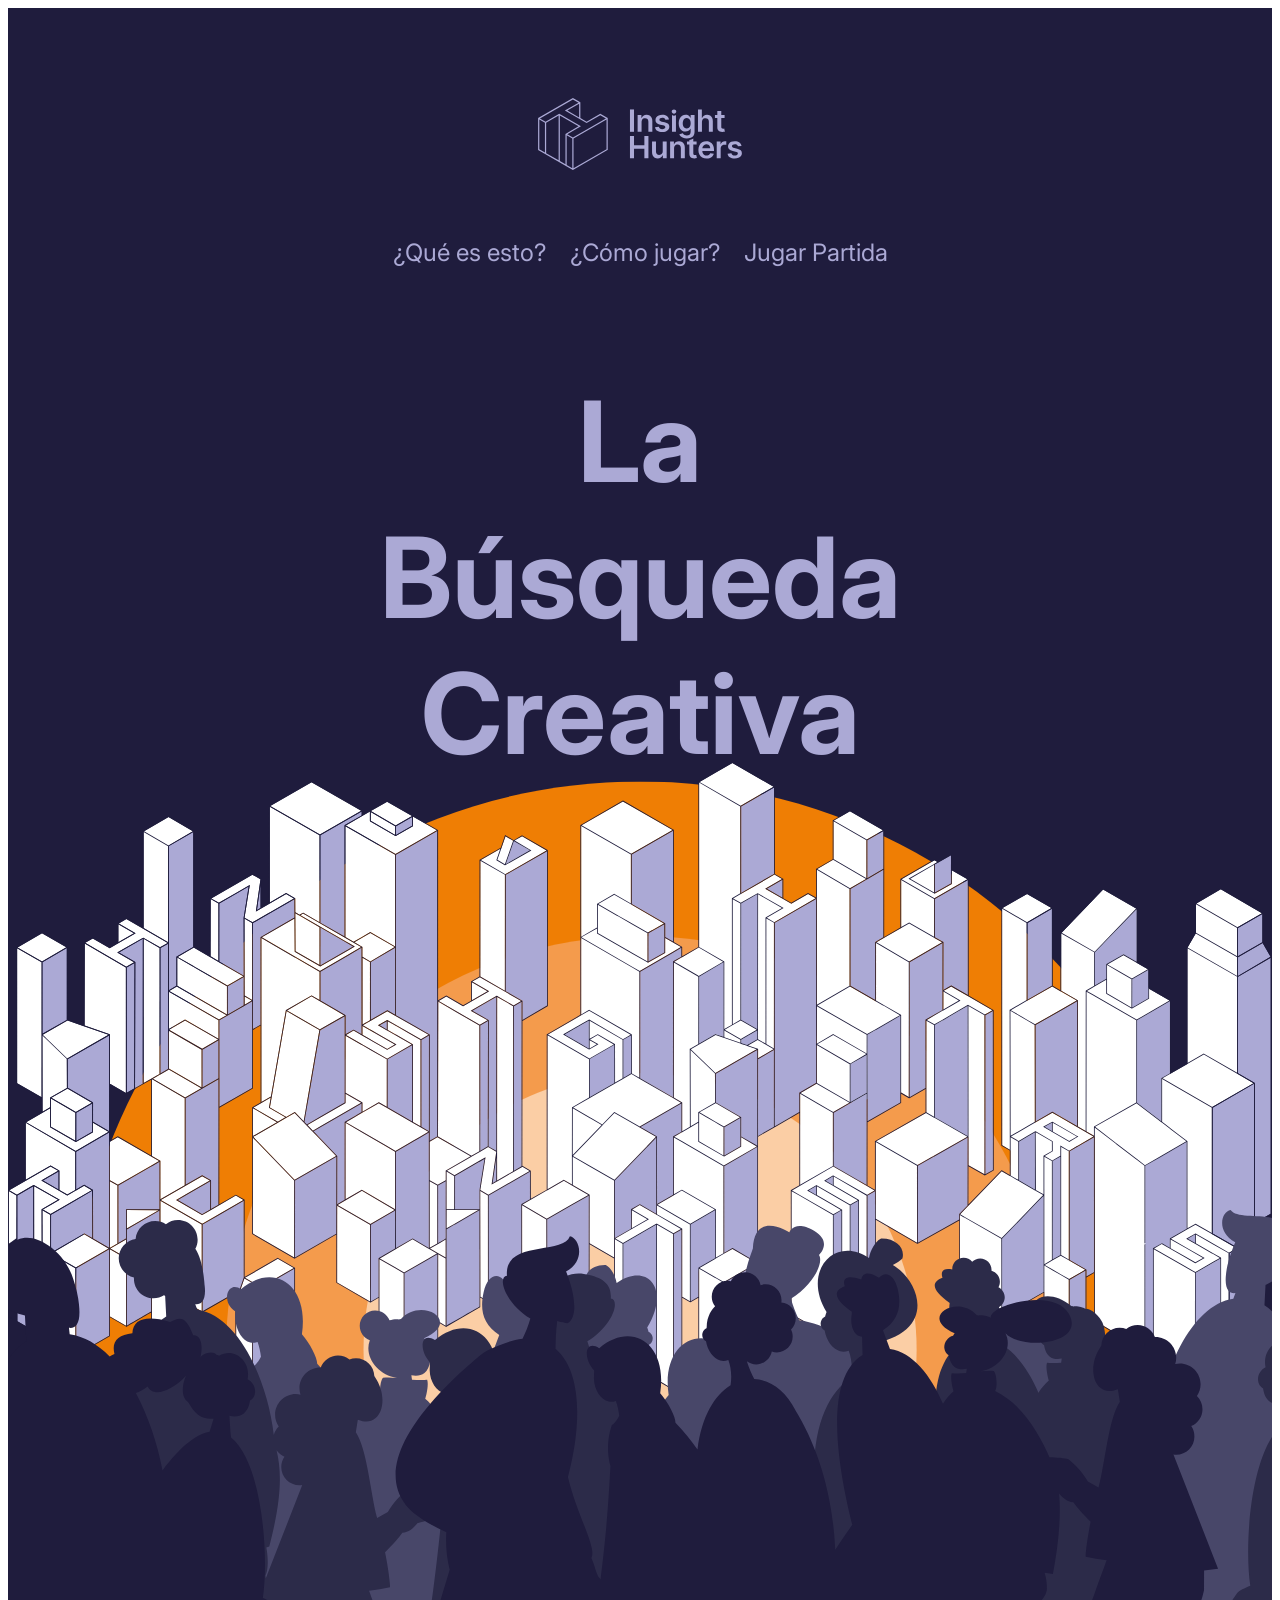
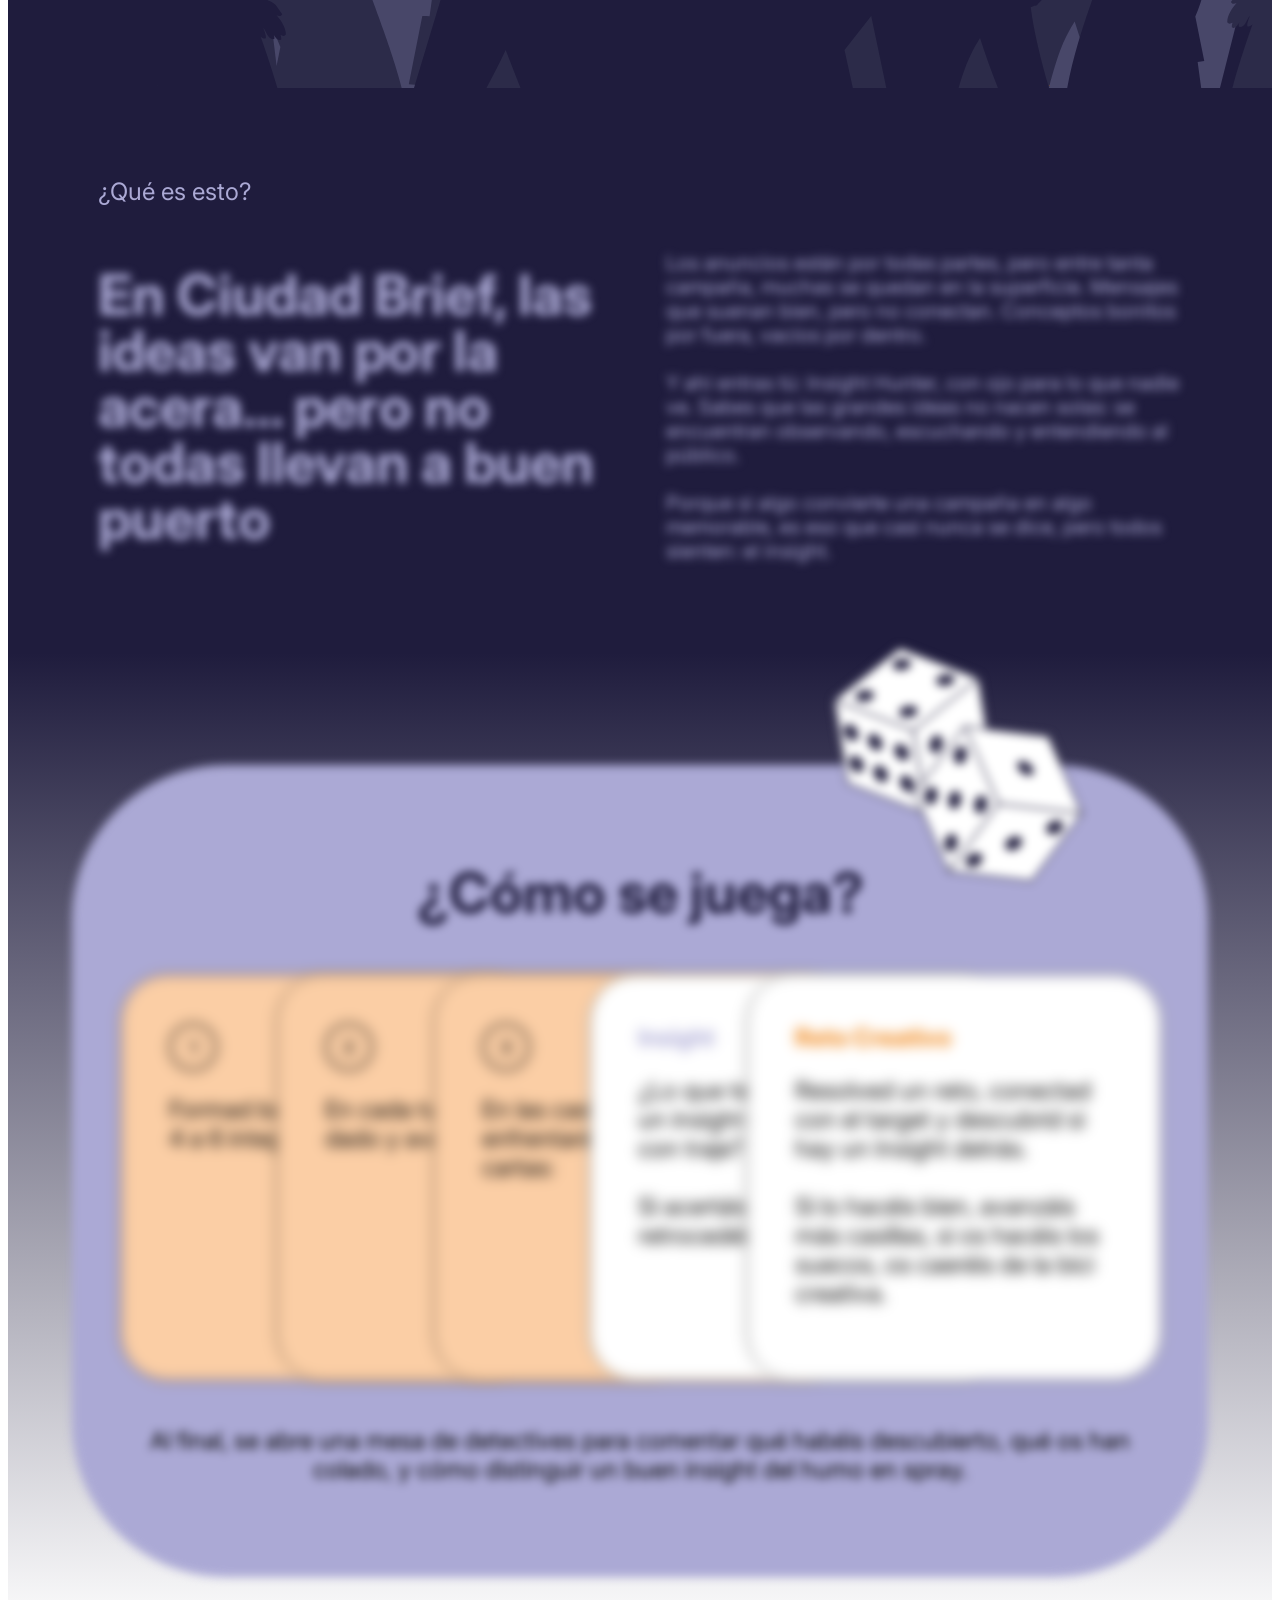
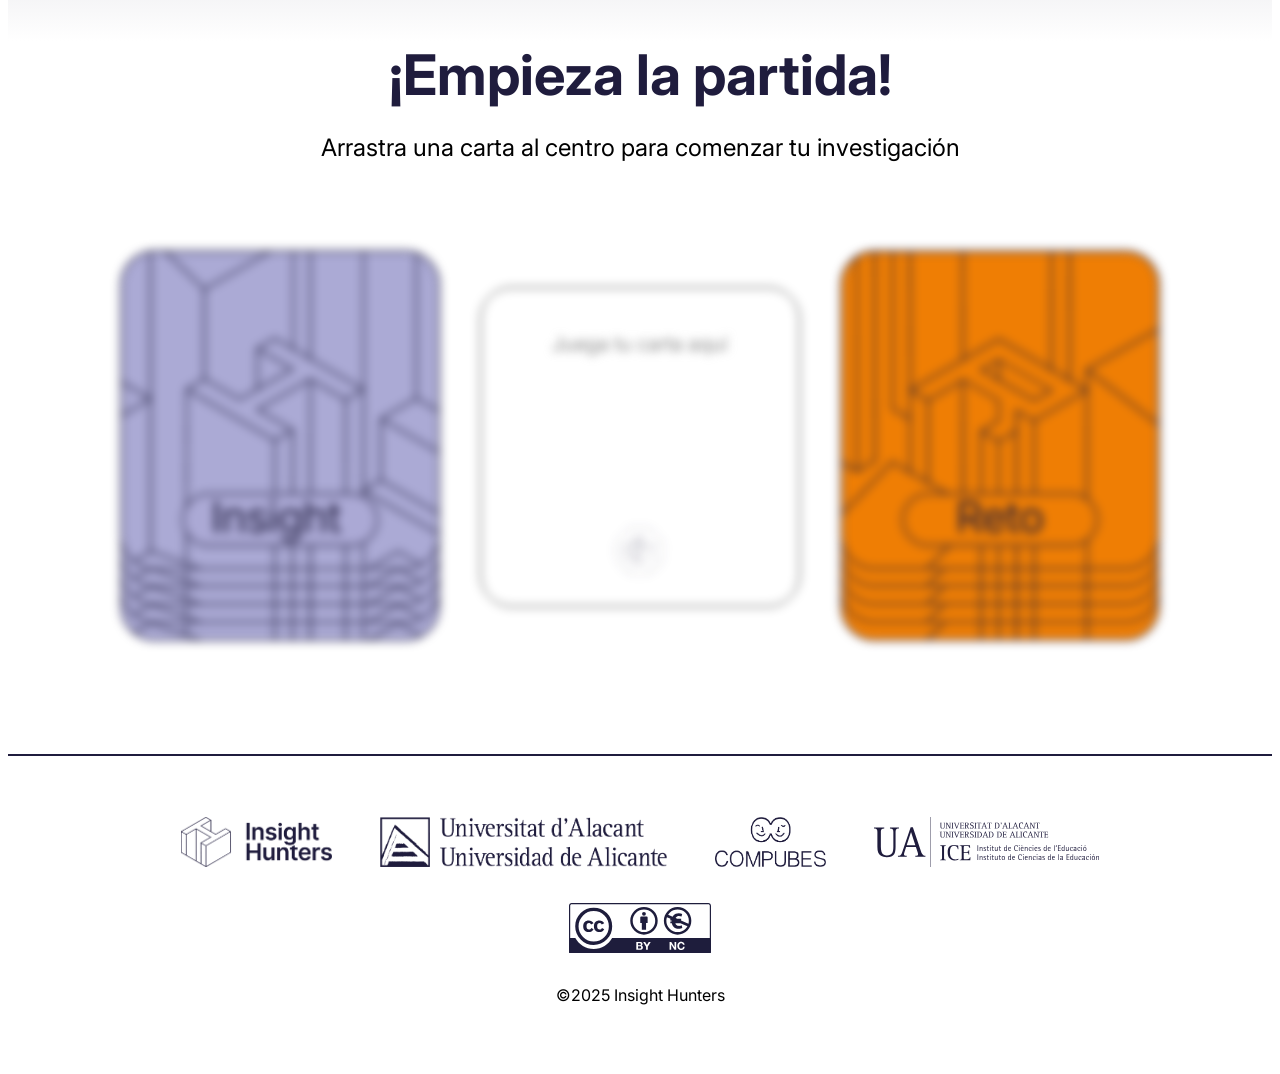
==== commit 84b451b5: "Add files via upload" ====
--- a/index.html
+++ b/index.html
@@ -62,26 +62,26 @@
         <img src="recursos/Dados.svg" alt="" class="dados">
         <h2>¿Cómo se juega?</h2>
         <div class="row-cards">
-            <div class="info-card style-1 progr-disc ">
+            <div class="info-card style-1 progr-disc" id="info-card-1">
                 <span>1</span>
                 <p>Formad bandas creativas de 4 a 6 integrantes</p>
             </div>
-            <div class="info-card style-1 progr-disc delay1">
+            <div class="info-card style-1 progr-disc delay1" id="info-card-2">
                 <span>2</span>
                 <p>En cada turno, debéis tirar el dado y avanzar por la ciudad</p>
             </div>
-            <div class="info-card style-1 progr-disc delay2">
+            <div class="info-card style-1 progr-disc delay2" id="info-card-3">
                 <span>3</span>
                 <p>En las casillas, os enfrentaréis a dos tipos de cartas:</p>
             </div>
-            <div class="info-card style-2 progr-disc delay3">
+            <div class="info-card style-2 progr-disc delay3" id="info-card-4">
                 <span class="distinctive-insight">Insight</span>
                 <p>¿Lo que tenéis en la mano es un insight real o una patraña con traje? <br><br>
                     Si acertáis avanzáis, 
                     si no... retrocedéis.<br>
                 </p>
             </div>
-            <div class="info-card style-2 progr-disc delay4">
+            <div class="info-card style-2 progr-disc delay4" id="info-card-5">
                 <span class="distinctive-reto">Reto Creativo</span>
                 <p>
                     Resolved un reto, conectad con el target y descubrid si hay un Insight detrás. <br><br>Si lo hacéis bien, avanzáis más casillas, si os hacéis los suecos, os caeréis de la bici creativa.
--- a/ih_style.css
+++ b/ih_style.css
@@ -1,4 +1,3 @@
-
 :root{
     --bg-purple: #1F1C3D;
     --light-purple: #ABA9D5;
@@ -102,6 +101,7 @@
     flex-direction: column;
     justify-content: space-between;
     align-items: center;
+    max-width: 1920px;
 }
 .dados{
     position: absolute;
@@ -112,24 +112,37 @@
 .row-cards{ display: flex;flex-direction: row; width: 100%;}
 #como-jugar .info-card{ 
     display: flex;
-    flex-direction: 
-    column; border: 1px solid black; 
+    flex-direction: column; 
+    border: 1px solid black; 
     margin-left: calc(-40% + (100% / 6.65));
     width: 40%;
     min-width: 320px;
     flex-shrink: 0;
     flex-grow: 0;
+    transition: z-index 0.3s ease-in-out;
 }
 #como-jugar .info-card:first-child {
     margin-left: 0;
-  }
-.info-card:hover{cursor: pointer;}
+}
+#como-jugar .info-card:hover {
+    transform: translateY(-10px);
+    cursor: pointer;
+}
+.info-card .distinctive-insight {color: var(--light-purple);}
+.info-card .distinctive-reto{color: var(--normal-orange);}
+.conclusion-text{
+    text-align: center;
+    margin: 5vh auto;
+    max-width: 1000px;
+}
+
 #como-jugar .style-1{
     background-color: var(--light-orange);
     stroke: 2px solid var(--bg-purple);
     border-radius: 3rem;
     padding: 3rem;
 }
+
 #como-jugar .style-1>span{
     border: 2px solid;
     border-radius: 2rem;
@@ -140,20 +153,15 @@
     align-items: center;
     font-weight: bold;
 }
+
 #como-jugar .style-2{
     background-color: #fff;
     stroke: 2px solid var(--bg-purple);
     border-radius: 3rem;
     padding: 3rem;
 }
+
 .style-2 span{font-weight: bold; font-size: 1.5rem;}
-
-.info-card .distinctive-insight {color: var(--light-purple);}
-.info-card .distinctive-reto{color: var(--normal-orange);}
-.conclusion-text{
-    text-align: center;
-    margin: 5vh auto;
-}
 
 /* Sección Juego / Empieza la partida */
 #juego{
@@ -251,7 +259,7 @@
     .row-cards{flex-direction: column;}
     #como-jugar .info-card{margin-left: unset; margin-top: -60px; width: 100%;}
     #como-jugar h2{padding-bottom: 4rem; font-size: 2.5rem;}
-    .conclusion-text{line-height: 150%; text-align: left; margin: 2rem auto; width: 80%;}
+    .conclusion-text{line-height: 150%; text-align: center; margin: 2rem auto; width: 80%;}
 
     #juego{padding:5vh 5vw;}
     .indicacion-mobile{display: block;}
@@ -269,19 +277,24 @@
     .zona-interactiva{display: none;}
 
     .footer-links{flex-direction: column; align-items: center; gap: 5vw;}
-    .footer-links img{height: unset; height: 48px;}
+    .footer-links img{height: unset; height: 48px; margin: 1rem 0;}
 
   }
   @media screen and (max-width: 720px){
     .nav-links{flex-direction: column; gap: 1rem;}
+    .hero-container h1{font-size: 3.5rem; max-width: 85%;}
+    #como-jugar > div{padding: 2rem .5rem;}
+    #como-jugar .info-card{min-width: unset;}
   }
 
   @media screen and (min-width: 1900px){
     p{ font-size: 28px; font-weight: 400;}
+    #ih-logo{max-height: 150px;}
     #que-es-IH h2{font-size: 67px;}
     #que-es-IH p{font-size: 28px;}
     .navbar a{font-size: 28px;}
     #como-jugar > div{border-radius: 10rem; min-height: 800px;}
+    .conclusion-text{max-width: 1400px;}
   }
 
   /*Animación revelación progresiva*/
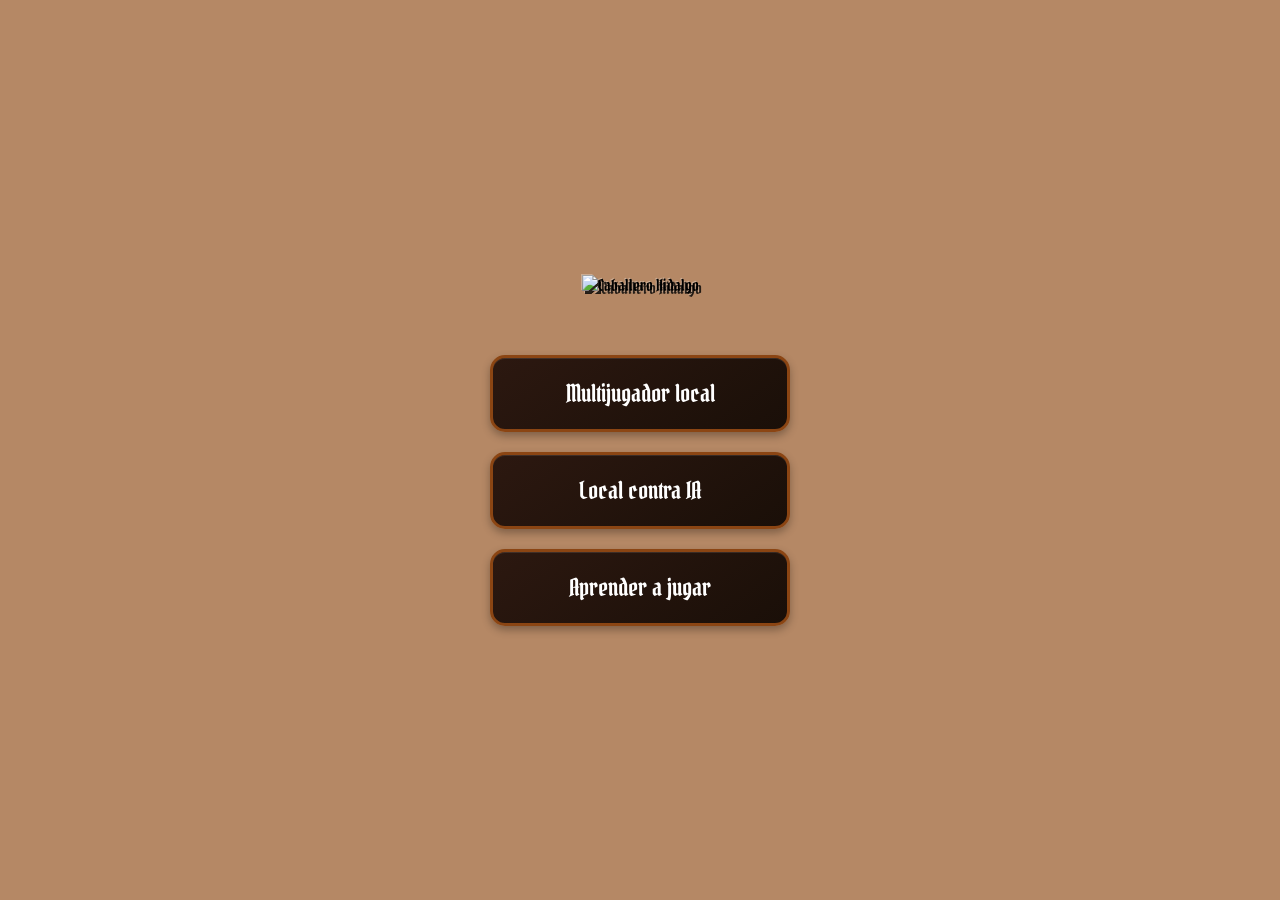
==== commit d1f3546b: "Primera Subida Caballero Hidalgo" ====
--- a/index.html
+++ b/index.html
@@ -1,143 +1,46 @@
-<!DOCTYPE html>
-<html lang="es">
-<head>
-    <meta charset="UTF-8">
-    <meta name="viewport" content="width=device-width, initial-scale=1.0">
-
-    <title>Insight Hunters</title>
-    <link rel="icon" type="image/svg" href="recursos/favicon.svg"/>
-
-    <link rel="stylesheet" href="https://necolas.github.io/normalize.css/8.0.1/normalize.css">
-    <link rel="stylesheet" href="ih_style.css"> 
-
-    <link rel="preconnect" href="https://fonts.googleapis.com">
-    <link rel="preconnect" href="https://fonts.gstatic.com" crossorigin>
-    <link href="https://fonts.googleapis.com/css2?family=Inter:ital,opsz,wght@0,14..32,100..900;1,14..32,100..900&display=swap" rel="stylesheet">
-   
-</head>
-<body>
- 
- <div class="hero-section">
-    <div class="navbar">
-        <a href="/"><img src="recursos/logo_ih.svg" alt="" id="ih-logo"></a>
-        <ul class="nav-links">
-            <a href="#que-es-IH">¿Qué es esto?</a>
-            <a href="#como-jugar">¿Cómo jugar?</a>
-            <a href="#juego">Jugar Partida</a>
-          </ul>
-        
-     </div>
-    <div class="hero-container">
-        <!-- <img src="recursos/Busqueda_creativa.svg" alt="" id="img-busqueda"> -->
-         <h1>La Búsqueda Creativa</h1>
-        <img src="recursos/Sol.svg" alt="" id="img-sun">
-        <img src="recursos/ciudad.svg" alt="ciudad" id="img-city">
-        <img src="recursos/personas.svg" alt="personas" id="img-people" >
-    </div>
-    
- </div>
-<section id="que-es-IH">
-    <span class="chip">¿Qué es esto?</span>
-    <div class="encabezado progr-disc">
-        
-        <h2>En Ciudad Brief, 
-            las ideas van por la acera…
-            pero no todas llevan 
-            a buen puerto</h2>
-    </div>
-    <div class="info-text progr-disc disc-right" >
-        <p>Los anuncios están por todas partes, pero entre tanta campaña, 
-            muchas se quedan en la superficie. Mensajes que suenan bien, 
-            pero no conectan. Conceptos bonitos por fuera, vacíos por dentro.
-            <br><br>
-            Y ahí entras tú: Insight Hunter, con ojo para lo que nadie ve.
-            Sabes que las grandes ideas no nacen solas: se encuentran observando, escuchando y entendiendo al público.
-            <br><br>
-            Porque si algo convierte una campaña en algo memorable, 
-            es eso que casi nunca se dice, pero todos sienten: el insight.</p>
-    </div>
-</section> 
-<section id="como-jugar">
-    <div class="progr-disc">
-        <img src="recursos/Dados.svg" alt="" class="dados">
-        <h2>¿Cómo se juega?</h2>
-        <div class="row-cards">
-            <div class="info-card style-1 progr-disc" id="info-card-1">
-                <span>1</span>
-                <p>Formad bandas creativas de 4 a 6 integrantes</p>
-            </div>
-            <div class="info-card style-1 progr-disc delay1" id="info-card-2">
-                <span>2</span>
-                <p>En cada turno, debéis tirar el dado y avanzar por la ciudad</p>
-            </div>
-            <div class="info-card style-1 progr-disc delay2" id="info-card-3">
-                <span>3</span>
-                <p>En las casillas, os enfrentaréis a dos tipos de cartas:</p>
-            </div>
-            <div class="info-card style-2 progr-disc delay3" id="info-card-4">
-                <span class="distinctive-insight">Insight</span>
-                <p>¿Lo que tenéis en la mano es un insight real o una patraña con traje? <br><br>
-                    Si acertáis avanzáis, 
-                    si no... retrocedéis.<br>
-                </p>
-            </div>
-            <div class="info-card style-2 progr-disc delay4" id="info-card-5">
-                <span class="distinctive-reto">Reto Creativo</span>
-                <p>
-                    Resolved un reto, conectad con el target y descubrid si hay un Insight detrás. <br><br>Si lo hacéis bien, avanzáis más casillas, si os hacéis los suecos, os caeréis de la bici creativa.
-                </p>
-            </div>
-        </div>
-        <p class="conclusion-text">Al final, se abre una mesa de detectives para comentar qué habéis descubierto,
-            qué os han colado, y cómo distinguir un buen insight del humo en spray.</p>
-    </div>
-</section>
-<section id="juego">
-    <h2>¡Empieza la partida!</h2>
-    <p class="indicacion-desktop">Arrastra una carta al centro para comenzar tu investigación</p>
-    <p class="indicacion-mobile">Haz click en un mazo para comenzar tu investigación</p>
-    <div class="zona-interactiva">
-        <div class="mazo type-insight progr-disc">
-            <img src="recursos/Card_insight_back.png" alt="Carta de insight" class="card-draggable card-type-insight" draggable="true">
-            <img src="recursos/mazo_insights.png" alt="Mazo insights" class="mazo-img">
-        </div>
-        <div class="visualizador progr-disc">
-            <p style="text-align: center; color: #888;">Juega tu carta aquí</p>
-            <img src="recursos/ic_card_ih.svg" alt="Insight Hunters" id="ic_card_ih" style="position: absolute; bottom: 10%; left: 50%; transform: translateX(-50%);">
-        </div>
-        <div class="mazo type-reto progr-disc delay2">
-            <img src="recursos/Card_reto_back.png" alt="Carta de reto" class="card-draggable card-type-reto" draggable="true">
-            <img src="recursos/mazo_retos.png" alt="Mazo retos" class="mazo-img">
-        </div>
-    </div>
-    <div class="zona-interactiva-mobile">
-        
-        <div class="cards-container-mobile">
-            <div class="mazo type-insight progr-disc">
-                <img src="recursos/Card_insight_back.png" alt="Carta de insight" class="card-draggable card-type-insight" draggable="true">
-                <img src="recursos/mazo_insights.png" alt="Mazo insights" class="mazo-img">
-            </div>
-            <div class="mazo type-reto progr-disc delay2">
-                <img src="recursos/Card_reto_back.png" alt="Carta de reto" class="card-draggable card-type-reto" draggable="true">
-                <img src="recursos/mazo_retos.png" alt="Mazo retos" class="mazo-img">
-            </div>
-        </div>
-        <div class="visualizador progr-disc">
-            <p style="text-align: center; color: #888;">Juega tu carta aquí</p>
-            <img src="recursos/ic_card_ih.svg" alt="Insight Hunters" id="ic_card_ih" style="position: absolute; bottom: 10%; left: 50%; transform: translateX(-50%);">
-        </div>
-    </div>
-</section>
-<footer>
-    <ul class="footer-links">
-        <a href="#"><img src="recursos/logo_black_insighthunters.png" alt="Insight Hunters"></a>
-        <a href="https://www.ua.es/es/" target="_blank"><img src="recursos/logo_black_universidadalicante.png" alt="Universidad de Alicante"></a>
-        <a href="https://blogs.ua.es/comunicacionypublicosespecificos/" target="_blank"><img src="recursos/logo_black_compubes.png" alt="Compubes"></a>
-        <a href="https://ice.ua.es/es/instituto-de-ciencias-de-la-educacion.html" target="_blank"><img src="recursos/logo_ice.svg" alt="ICE"></a>
-    </ul>
-    <img src="recursos/cc-insight-hunters.svg" alt="Licencia Creative Commons" id="creative-commons">
-    <p>©2025 Insight Hunters</p>
-</footer>   
-<script src="script.js"></script>
-</body>
-</html>+<!DOCTYPE html>
+<html lang="es">
+<head>
+    <meta charset="UTF-8">
+    <meta name="viewport" content="width=device-width, initial-scale=1.0">
+    <title>Caballero Hidalgo</title>
+    <link rel="preconnect" href="https://fonts.googleapis.com">
+    <link rel="preconnect" href="https://fonts.gstatic.com" crossorigin>
+    <link href="https://fonts.googleapis.com/css2?family=Pirata+One&display=swap" rel="stylesheet">
+    <link rel="stylesheet" href="styles.css">
+</head>
+<body class="main-page">
+    <div class="main-container">
+        <div class="title-container">
+            <img src="images/titulo.svg" alt="Caballero Hidalgo" class="title-svg">
+        </div>
+        
+        <div class="menu-buttons">
+            <a href="#" class="menu-button" id="local-multiplayer">Multijugador local</a>
+            <a href="#" class="menu-button" id="local-ai">Local contra IA</a>
+            <a href="#" class="menu-button" id="learn-play">Aprender a jugar</a>
+        </div>
+    </div>
+
+    <script>
+        // Funcionalidad para los botones del menú
+        document.getElementById('local-multiplayer').addEventListener('click', function(e) {
+            e.preventDefault();
+            // Redirigir al juego original con modo solo
+            window.location.href = 'original_game.html?mode=solo';
+        });
+
+        document.getElementById('local-ai').addEventListener('click', function(e) {
+            e.preventDefault();
+            // Redirigir al juego original con modo IA
+            window.location.href = 'original_game.html?mode=ai';
+        });
+
+        document.getElementById('learn-play').addEventListener('click', function(e) {
+            e.preventDefault();
+            // Abrir las reglas en nueva ventana
+            window.open('rules.html', '_blank');
+        });
+    </script>
+</body>
+</html> 
--- a/styles.css
+++ b/styles.css
@@ -0,0 +1,1460 @@
+/* ========================================
+   RESET Y ESTILOS BASE
+   ======================================== */
+* {
+    margin: 0;
+    padding: 0;
+    box-sizing: border-box;
+}
+
+body {
+    font-family: 'Pirata One', cursive;
+    background-color: #B58865;
+    min-height: 100vh;
+    position: relative;
+    overflow-x: hidden;
+}
+
+/* ========================================
+   FONDOS CON IMAGEN
+   ======================================== */
+/* Fondo para páginas de juego */
+body::before {
+    content: '';
+    position: fixed;
+    top: 0;
+    left: 0;
+    width: 100%;
+    height: 100%;
+    background-image: url('images/fondo_hidalgo_1.webp');
+    background-size: cover;
+    background-position: center;
+    background-repeat: no-repeat;
+    opacity: 0.3;
+    z-index: -1;
+}
+
+/* Fondo para página principal */
+body.main-page {
+    display: flex;
+    flex-direction: column;
+    align-items: center;
+    justify-content: center;
+    overflow: hidden;
+}
+
+body.main-page::before {
+    position: absolute;
+    background-image: url('images/image_reference.webp');
+}
+
+/* ========================================
+   PÁGINA PRINCIPAL (INDEX.HTML)
+   ======================================== */
+.main-container {
+    text-align: center;
+    z-index: 1;
+    width: 100%;
+    max-width: 600px;
+    padding: 20px;
+}
+
+.title-container {
+    margin-bottom: 60px;
+}
+
+.title-svg {
+    width: 100%;
+    max-width: 500px;
+    height: auto;
+    filter: drop-shadow(3px 3px 0px rgba(0,0,0,0.8)) 
+            drop-shadow(-1px -1px 0px rgba(255,255,255,0.3));
+}
+
+.menu-buttons {
+    display: flex;
+    flex-direction: column;
+    gap: 20px;
+    align-items: center;
+}
+
+.menu-button {
+    background: linear-gradient(145deg, #2c1810, #1a0f08);
+    border: 3px solid #8B4513;
+    border-radius: 15px;
+    padding: 20px 40px;
+    color: white;
+    font-family: 'Pirata One', cursive;
+    font-size: 1.5em;
+    cursor: pointer;
+    transition: all 0.3s ease;
+    text-decoration: none;
+    display: block;
+    width: 300px;
+    text-align: center;
+    box-shadow: 
+        0 4px 8px rgba(0,0,0,0.3),
+        inset 0 1px 0 rgba(255,255,255,0.1);
+    position: relative;
+    overflow: hidden;
+}
+
+.menu-button::before {
+    content: '';
+    position: absolute;
+    top: 0;
+    left: -100%;
+    width: 100%;
+    height: 100%;
+    background: linear-gradient(90deg, transparent, rgba(255,255,255,0.1), transparent);
+    transition: left 0.5s;
+}
+
+.menu-button:hover {
+    transform: translateY(-3px);
+    box-shadow: 
+        0 6px 12px rgba(0,0,0,0.4),
+        inset 0 1px 0 rgba(255,255,255,0.2);
+    border-color: #A0522D;
+}
+
+.menu-button:hover::before {
+    left: 100%;
+}
+
+.menu-button:active {
+    transform: translateY(-1px);
+    box-shadow: 
+        0 2px 4px rgba(0,0,0,0.3),
+        inset 0 1px 0 rgba(255,255,255,0.1);
+}
+
+.menu-button::after {
+    content: '';
+    position: absolute;
+    top: -2px;
+    left: -2px;
+    right: -2px;
+    bottom: -2px;
+    background: linear-gradient(45deg, #8B4513, #A0522D, #8B4513);
+    border-radius: 17px;
+    z-index: -1;
+    opacity: 0.8;
+}
+
+/* ========================================
+   PANEL DE DEBUG
+   ======================================== */
+.debug-panel {
+    display: none; /* Ocultar panel de debug visual */
+}
+
+.debug-header {
+    display: flex;
+    justify-content: space-between;
+    align-items: center;
+    margin-bottom: 10px;
+    border-bottom: 1px solid #00ff00;
+    padding-bottom: 5px;
+}
+
+.debug-title {
+    font-weight: bold;
+    color: #00ff00;
+}
+
+.debug-controls {
+    display: flex;
+    gap: 5px;
+}
+
+.debug-button {
+    background: #333;
+    color: #00ff00;
+    border: 1px solid #00ff00;
+    padding: 2px 8px;
+    font-size: 10px;
+    cursor: pointer;
+    border-radius: 3px;
+}
+
+.debug-button:hover {
+    background: #00ff00;
+    color: #000;
+}
+
+.debug-output {
+    max-height: 250px;
+    overflow-y: auto;
+    line-height: 1.3;
+}
+
+.debug-log {
+    margin: 2px 0;
+    word-wrap: break-word;
+}
+
+.debug-log.bacia {
+    color: #ff6b6b;
+    font-weight: bold;
+}
+
+.debug-log.sabotage {
+    color: #ffd93d;
+}
+
+.debug-log.equipment {
+    color: #6bcf7f;
+}
+
+.debug-log.error {
+    color: #ff4757;
+}
+
+/* ========================================
+   CONTENEDOR PRINCIPAL DEL JUEGO
+   ======================================== */
+.container {
+    max-width: 1400px;
+    margin: 0 auto;
+    background: linear-gradient(145deg, #1a0f08, #0d0804);
+    border: 2px solid #8B4513;
+    border-radius: 10px;
+    box-shadow: 
+        0 10px 30px rgba(0,0,0,0.7),
+        inset 0 1px 0 rgba(255,255,255,0.05);
+    overflow: hidden;
+    position: relative;
+}
+
+.container::after {
+    content: '';
+    position: absolute;
+    top: -2px;
+    left: -2px;
+    right: -2px;
+    bottom: -2px;
+    background: linear-gradient(45deg, #8B4513, #A0522D, #8B4513);
+    border-radius: 12px;
+    z-index: -1;
+    opacity: 0.6;
+}
+
+/* ========================================
+   HEADER Y NAVEGACIÓN
+   ======================================== */
+.header {
+    background: linear-gradient(145deg, #0d0804, #1a0f08);
+    color: white;
+    padding: 15px 20px;
+    text-align: center;
+    border-bottom: 2px solid #8B4513;
+    display: flex;
+    justify-content: space-between;
+    align-items: center;
+}
+
+.header h1 {
+    margin: 0;
+    font-size: 2.2em;
+    text-shadow: 2px 2px 4px rgba(0,0,0,0.9);
+    filter: drop-shadow(1px 1px 0px rgba(255,255,255,0.2));
+    font-family: 'Pirata One', cursive;
+}
+
+.header-nav {
+    display: flex;
+    gap: 20px;
+    font-size: 1.1em;
+}
+
+.header-nav a {
+    color: #f4d03f;
+    text-decoration: none;
+    text-shadow: 1px 1px 2px rgba(0,0,0,0.8);
+    transition: color 0.3s ease;
+}
+
+.header-nav a:hover {
+    color: white;
+}
+
+/* ========================================
+   INFORMACIÓN DEL JUEGO
+   ======================================== */
+.game-info {
+    background: linear-gradient(145deg, #0d0804, #1a0f08);
+    padding: 10px 20px;
+    display: flex;
+    justify-content: space-between;
+    align-items: center;
+    border-bottom: 2px solid #8B4513;
+    color: white;
+    font-size: 0.95em;
+}
+
+.game-info div {
+    font-weight: bold;
+    color: #f4d03f;
+    text-shadow: 1px 1px 2px rgba(0,0,0,0.8);
+}
+
+/* ========================================
+   TABLERO DE JUEGO
+   ======================================== */
+.game-board {
+    display: flex;
+    flex-direction: column;
+    gap: 15px;
+    padding: 15px;
+    background: linear-gradient(145deg, #1a0f08, #0d0804);
+    min-height: 600px;
+}
+
+/* Top players row */
+.top-players {
+    display: flex;
+    gap: 15px;
+    justify-content: center;
+}
+
+.top-player {
+    background: linear-gradient(145deg, #2c1810, #1a0f08);
+    border: 1px solid #8B4513;
+    border-radius: 8px;
+    padding: 12px;
+    transition: all 0.3s ease;
+    color: white;
+    box-shadow: 
+        0 2px 4px rgba(0,0,0,0.4),
+        inset 0 1px 0 rgba(255,255,255,0.05);
+    min-width: 200px;
+}
+
+.top-player h3 {
+    margin: 0 0 8px 0;
+    color: #f4d03f;
+    font-size: 1em;
+    text-shadow: 1px 1px 2px rgba(0,0,0,0.8);
+    text-align: center;
+}
+
+.top-player-equipment {
+    display: grid;
+    grid-template-columns: 1fr 1fr;
+    gap: 4px;
+}
+
+.top-equipment-item {
+    background: linear-gradient(145deg, #3d2416, #2c1810);
+    border: 1px dotted #8B4513;
+    padding: 4px 6px;
+    border-radius: 3px;
+    font-size: 0.8em;
+    text-align: center;
+    color: white;
+}
+
+.top-equipment-item.has-equipment {
+    background: linear-gradient(145deg, #27ae60, #229954);
+    border: 1px solid #f4d03f;
+    color: white;
+}
+
+/* ========================================
+   MANOS MINIATURAS DE OTROS JUGADORES
+   ======================================== */
+.player-hand-mini {
+    margin-top: 8px;
+    padding: 5px;
+    background: rgba(0, 0, 0, 0.2);
+    border-radius: 5px;
+}
+
+.hand-cards-mini {
+    display: flex;
+    gap: 3px;
+    flex-wrap: wrap;
+    justify-content: center;
+}
+
+.hand-card-mini {
+    background: linear-gradient(145deg, #3d2416, #2c1810);
+    border: 1px solid #8B4513;
+    padding: 2px;
+    border-radius: 4px;
+    position: relative;
+    overflow: hidden;
+    max-width: 40px;
+    cursor: default;
+}
+
+.hand-card-mini .card-image {
+    width: 100%;
+    height: auto;
+    border-radius: 2px;
+    display: block;
+}
+
+/* ========================================
+   ÁREA DEL JUGADOR ACTUAL
+   ======================================== */
+.current-player-area {
+    background: linear-gradient(145deg, #2c1810, #1a0f08);
+    border: 2px solid #8B4513;
+    border-radius: 10px;
+    padding: 15px;
+    margin: 10px 0;
+}
+
+.current-player-title {
+    text-align: center;
+    color: #f4d03f;
+    font-size: 1.3em;
+    margin-bottom: 15px;
+    text-shadow: 1px 1px 2px rgba(0,0,0,0.8);
+}
+
+.current-player-equipment {
+    display: flex;
+    gap: 10px;
+    justify-content: center;
+    margin-bottom: 15px;
+}
+
+.current-equipment-item {
+    background: linear-gradient(145deg, #3d2416, #2c1810);
+    border: 1px dotted #8B4513;
+    padding: 8px 12px;
+    border-radius: 5px;
+    font-size: 0.9em;
+    text-align: center;
+    color: white;
+    min-width: 80px;
+}
+
+.current-equipment-item.has-equipment {
+    background: linear-gradient(145deg, #27ae60, #229954);
+    border: 2px solid #f4d03f;
+    color: white;
+}
+
+.current-equipment-item.protected {
+    background: linear-gradient(145deg, #3498db, #2980b9);
+    border: 2px solid #f4d03f;
+    color: white;
+}
+
+/* ========================================
+   ÁREA INFERIOR DEL JUEGO
+   ======================================== */
+.bottom-game-area {
+    display: flex;
+    gap: 20px;
+    align-items: flex-start;
+}
+
+.player-hand {
+    flex: 1;
+    background: linear-gradient(145deg, #2c1810, #1a0f08);
+    border: 2px solid #8B4513;
+    border-radius: 10px;
+    padding: 15px;
+    min-width: 300px;
+}
+
+.hand-title {
+    color: #f4d03f;
+    font-size: 1.1em;
+    margin-bottom: 10px;
+    text-shadow: 1px 1px 2px rgba(0,0,0,0.8);
+}
+
+.hand-cards {
+    display: flex;
+    gap: 10px;
+    flex-wrap: wrap;
+}
+
+.hand-card {
+    background: linear-gradient(145deg, #3d2416, #2c1810);
+    /* border: 1px solid #8B4513; */
+    padding: 5px;
+    border-radius: 8px;
+    font-size: 0.9em;
+    cursor: pointer;
+    transition: all 0.2s ease;
+    color: white;
+    min-width: 120px;
+    text-align: center;
+    position: relative;
+    overflow: hidden;
+}
+
+.card-image {
+    width: 100%;
+    max-width: 140px;
+    height: auto;
+    border-radius: 4px;
+    display: block;
+}
+
+.hand-card:hover {
+    background: linear-gradient(145deg, #4a2c1a, #3d2416);
+    transform: translateY(-2px);
+    box-shadow: 0 2px 8px rgba(0,0,0,0.4);
+    border-color: #f4d03f;
+}
+
+/* Estilos para diferentes tipos de cartas en la mano */
+.hand-card.complemento-card {
+    background: linear-gradient(145deg, #27ae60, #229954);
+    border-color: #f4d03f;
+}
+
+.hand-card.complemento-card.protected {
+    background: linear-gradient(145deg, #3498db, #2980b9);
+    border-color: #f4d03f;
+}
+
+.hand-card.sabotaje-card {
+    background: linear-gradient(145deg, #e74c3c, #c0392b);
+    border-color: #f4d03f;
+}
+
+.hand-card.doble-accion-card {
+    background: linear-gradient(145deg, #3498db, #2980b9);
+    border-color: #f4d03f;
+}
+
+.hand-card.evento-card {
+    background: linear-gradient(145deg, #f39c12, #e67e22);
+    border-color: #f4d03f;
+}
+
+.hand-card.proteccion-card {
+    background: linear-gradient(145deg, #9b59b6, #8e44ad);
+    border-color: #f4d03f;
+}
+
+/* ========================================
+   FILA DE MESA Y MANO DEL JUGADOR
+   ======================================== */
+.player-table-row {
+    display: flex;
+    gap: 20px;
+    align-items: flex-start;
+    margin: 10px 0;
+}
+
+/* ========================================
+   ÁREA DE LA MESA
+   ======================================== */
+.table-area {
+    flex: 1;
+    background: linear-gradient(145deg, #3d2416, #2c1810);
+    border: 2px solid #8B4513;
+    border-radius: 10px;
+    padding: 15px;
+    box-shadow: 
+        0 4px 8px rgba(0,0,0,0.3),
+        inset 0 1px 0 rgba(255,255,255,0.05);
+}
+
+.table-title {
+    color: #f4d03f;
+    text-align: center;
+    margin-bottom: 10px;
+    font-size: 1.1em;
+    text-shadow: 1px 1px 2px rgba(0,0,0,0.8);
+}
+
+.table-cards {
+    display: flex;
+    gap: 10px;
+    flex-wrap: wrap;
+    justify-content: center;
+    min-height: 60px;
+}
+
+.table-card {
+    background: linear-gradient(145deg, #3d2416, #2c1810);
+    border: 1px solid #8B4513;
+    padding: 3px;
+    border-radius: 6px;
+    position: relative;
+    overflow: hidden;
+    max-width: 100px;
+}
+
+         .table-card .card-image {
+             width: 100%;
+             height: auto;
+             border-radius: 3px;
+             display: block;
+         }
+         
+         /* ========================================
+            MAZO Y PILA DE DESCARTE
+            ======================================== */
+         .deck-card, .last-discarded-card {
+             background: linear-gradient(145deg, #3d2416, #2c1810);
+             border: 1px solid #8B4513;
+             padding: 3px;
+             border-radius: 6px;
+             position: relative;
+             overflow: hidden;
+             max-width: 80px;
+             margin: 0 auto;
+         }
+         
+         .deck-card .card-image, .discard-card .card-image {
+             width: 100%;
+             height: auto;
+             border-radius: 3px;
+             display: block;
+         }
+
+/* ========================================
+   ÁREA DE MAZO Y DESCARTE
+   ======================================== */
+.deck-area {
+    display: flex;
+    flex-direction: column;
+    gap: 10px;
+    min-width: 150px;
+}
+
+.deck-area-top {
+    display: flex;
+    flex-direction: row;
+    gap: 15px;
+    min-width: 300px;
+    margin-left: 20px;
+    align-items: flex-start;
+}
+
+.deck, .discard-pile {
+    background: linear-gradient(145deg, #3d2416, #2c1810);
+    border: 1px solid #8B4513;
+    border-radius: 8px;
+    padding: 15px;
+    text-align: center;
+    color: white;
+    box-shadow: 
+        0 2px 4px rgba(0,0,0,0.4),
+        inset 0 1px 0 rgba(255,255,255,0.05);
+}
+
+.deck h3, .discard-pile h3 {
+    margin: 0 0 8px 0;
+    color: #f4d03f;
+    font-size: 0.9em;
+    text-shadow: 1px 1px 2px rgba(0,0,0,0.8);
+}
+
+.deck-count, .discard-count {
+    font-size: 1.5em;
+    font-weight: bold;
+    color: #f4d03f;
+    text-shadow: 1px 1px 2px rgba(0,0,0,0.8);
+}
+
+.top-card {
+    background: linear-gradient(145deg, #2c1810, #1a0f08);
+    border: 1px solid #8B4513;
+    padding: 6px;
+    border-radius: 3px;
+    margin-top: 8px;
+    font-size: 0.8em;
+    color: white;
+}
+
+.last-discarded-card {
+    margin-top: 8px;
+    padding: 4px;
+    background: linear-gradient(145deg, #2c1810, #1a0f08);
+    border: 1px solid #8B4513;
+    border-radius: 4px;
+    min-height: 40px;
+    display: flex;
+    align-items: center;
+    justify-content: center;
+    font-size: 0.7em;
+    color: #f4d03f;
+    text-align: center;
+    word-wrap: break-word;
+}
+
+.last-discarded-card img {
+    max-width: 100%;
+    height: auto;
+    border-radius: 2px;
+}
+
+/* ========================================
+   CONTROLES DEL JUEGO
+   ======================================== */
+.game-controls {
+    background: linear-gradient(145deg, #2c1810, #1a0f08);
+    padding: 15px;
+    border-top: 2px solid #8B4513;
+}
+
+.controls-row {
+    display: flex;
+    gap: 10px;
+    margin-bottom: 10px;
+    flex-wrap: wrap;
+    justify-content: center;
+}
+
+.btn {
+    padding: 8px 16px;
+    border: 1px solid #8B4513;
+    border-radius: 5px;
+    font-size: 0.9em;
+    font-weight: bold;
+    cursor: pointer;
+    transition: all 0.3s ease;
+    text-transform: uppercase;
+    letter-spacing: 0.5px;
+    font-family: 'Pirata One', cursive;
+    box-shadow: 
+        0 2px 4px rgba(0,0,0,0.3),
+        inset 0 1px 0 rgba(255,255,255,0.05);
+}
+
+.btn-primary {
+    background: linear-gradient(145deg, #3498db, #2980b9);
+    color: white;
+}
+
+.btn-primary:hover {
+    background: linear-gradient(145deg, #2980b9, #1f5f8b);
+    transform: translateY(-1px);
+    box-shadow: 0 3px 8px rgba(52, 152, 219, 0.4);
+    border-color: #f4d03f;
+}
+
+.btn-success {
+    background: linear-gradient(145deg, #27ae60, #229954);
+    color: white;
+}
+
+.btn-success:hover {
+    background: linear-gradient(145deg, #229954, #1e8449);
+    transform: translateY(-1px);
+    box-shadow: 0 3px 8px rgba(39, 174, 96, 0.4);
+    border-color: #f4d03f;
+}
+
+.btn-warning {
+    background: linear-gradient(145deg, #f39c12, #e67e22);
+    color: white;
+}
+
+.btn-warning:hover {
+    background: linear-gradient(145deg, #e67e22, #d35400);
+    transform: translateY(-1px);
+    box-shadow: 0 3px 8px rgba(243, 156, 18, 0.4);
+    border-color: #f4d03f;
+}
+
+.btn-secondary {
+    background: linear-gradient(145deg, #95a5a6, #7f8c8d);
+    color: white;
+}
+
+.btn-secondary:hover {
+    background: linear-gradient(145deg, #7f8c8d, #6c7b7d);
+    transform: translateY(-1px);
+    box-shadow: 0 3px 8px rgba(149, 165, 166, 0.4);
+    border-color: #f4d03f;
+}
+
+.btn-danger {
+    background: linear-gradient(145deg, #e74c3c, #c0392b);
+    color: white;
+}
+
+.btn-danger:hover {
+    background: linear-gradient(145deg, #c0392b, #a93226);
+    transform: translateY(-1px);
+    box-shadow: 0 3px 8px rgba(231, 76, 60, 0.4);
+    border-color: #f4d03f;
+}
+
+.status-message {
+    background: linear-gradient(145deg, #2c1810, #1a0f08);
+    border: 2px solid #8B4513;
+    border-radius: 10px;
+    padding: 15px 20px;
+    color: white;
+    font-family: 'Pirata One', cursive;
+    font-size: 1.2em;
+    text-align: center;
+    margin: 10px 0;
+    box-shadow: 
+        0 4px 8px rgba(0,0,0,0.3),
+        inset 0 1px 0 rgba(255,255,255,0.1);
+    transition: all 0.3s ease;
+    min-height: 60px;
+    display: flex;
+    align-items: center;
+    justify-content: center;
+}
+
+.control-buttons {
+    display: flex;
+    gap: 10px;
+    justify-content: center;
+    flex-wrap: wrap;
+    margin: 10px 0;
+}
+
+.control-buttons .btn {
+    margin: 0;
+    min-width: 120px;
+}
+
+.status-message.important-message {
+    background: linear-gradient(145deg, #8B4513, #654321);
+    border: 3px solid #FFD700;
+    box-shadow: 
+        0 6px 12px rgba(0,0,0,0.4),
+        inset 0 1px 0 rgba(255,255,255,0.2),
+        0 0 20px rgba(255, 215, 0, 0.3);
+    animation: pulse-gold 2s infinite;
+}
+
+@keyframes pulse-gold {
+    0%, 100% {
+        box-shadow: 
+            0 6px 12px rgba(0,0,0,0.4),
+            inset 0 1px 0 rgba(255,255,255,0.2),
+            0 0 20px rgba(255, 215, 0, 0.3);
+    }
+    50% {
+        box-shadow: 
+            0 6px 12px rgba(0,0,0,0.4),
+            inset 0 1px 0 rgba(255,255,255,0.2),
+            0 0 30px rgba(255, 215, 0, 0.6);
+    }
+}
+
+/* ========================================
+   ELEMENTOS OCULTOS
+   ======================================== */
+.players-section {
+    display: none;
+}
+
+.deck-section {
+    display: none;
+}
+
+/* ========================================
+   MODALES
+   ======================================== */
+.modal {
+    display: none;
+    position: fixed;
+    z-index: 1000;
+    left: 0;
+    top: 0;
+    width: 100%;
+    height: 100%;
+    background-color: rgba(0,0,0,0.7);
+}
+
+.modal-content {
+    background: linear-gradient(145deg, #2c1810, #1a0f08);
+    border: 3px solid #8B4513;
+    margin: 15% auto;
+    padding: 20px;
+    border-radius: 10px;
+    width: 80%;
+    max-width: 500px;
+    box-shadow: 0 10px 30px rgba(0,0,0,0.5);
+    color: white;
+}
+
+.modal h3 {
+    margin-top: 0;
+    color: #f4d03f;
+    text-shadow: 1px 1px 2px rgba(0,0,0,0.8);
+}
+
+.player-options, .action-options, .protection-options, .destination-options {
+    display: flex;
+    flex-direction: column;
+    gap: 10px;
+    margin: 20px 0;
+}
+
+.player-option, .protection-option, .steal-option, .discard-option, .destination-option {
+    padding: 12px 20px;
+    border: 2px solid #8B4513;
+    border-radius: 8px;
+    background: linear-gradient(145deg, #4a2c1a, #3d2416);
+    cursor: pointer;
+    transition: all 0.3s ease;
+    font-weight: bold;
+    color: white;
+    font-family: 'Pirata One', cursive;
+}
+
+.player-option:hover, .protection-option:hover, .steal-option:hover, .discard-option:hover, .destination-option:hover {
+    border-color: #f4d03f;
+    background: linear-gradient(145deg, #5a3c26, #4a2c1a);
+    transform: translateY(-2px);
+}
+
+.player-option.disabled, .protection-option.disabled, .steal-option.disabled {
+    opacity: 0.5;
+    cursor: not-allowed;
+}
+
+.modal-close {
+    background: linear-gradient(145deg, #6c757d, #5a6268);
+    color: white;
+    border: 2px solid #8B4513;
+    padding: 10px 20px;
+    border-radius: 5px;
+    cursor: pointer;
+    font-weight: bold;
+    font-family: 'Pirata One', cursive;
+}
+
+.modal-close:hover {
+    background: linear-gradient(145deg, #5a6268, #495057);
+    border-color: #f4d03f;
+}
+
+/* ========================================
+   SELECCIÓN DE MODO DE JUEGO
+   ======================================== */
+.game-mode-selection {
+    display: none;
+    position: fixed;
+    z-index: 1000;
+    left: 0;
+    top: 0;
+    width: 100%;
+    height: 100%;
+    background-color: #B58865;
+    justify-content: center;
+    align-items: center;
+}
+
+.game-mode-selection::before {
+    content: '';
+    position: absolute;
+    top: 0;
+    left: 0;
+    width: 100%;
+    height: 100%;
+    background-image: url('images/fondo_hidalgo_1.webp');
+    background-size: cover;
+    background-position: center;
+    background-repeat: no-repeat;
+    opacity: 0.3;
+    z-index: -1;
+}
+
+.mode-selection-content {
+    background: linear-gradient(145deg, #2c1810, #1a0f08);
+    border: 3px solid #8B4513;
+    padding: 40px;
+    border-radius: 15px;
+    text-align: center;
+    box-shadow: 0 20px 40px rgba(0,0,0,0.5);
+    color: white;
+}
+
+.mode-selection-content h2 {
+    color: #f4d03f;
+    margin-bottom: 30px;
+    font-size: 2em;
+    text-shadow: 1px 1px 2px rgba(0,0,0,0.8);
+}
+
+.mode-buttons {
+    display: flex;
+    gap: 20px;
+    justify-content: center;
+}
+
+.mode-btn {
+    padding: 20px 40px;
+    border: 2px solid #8B4513;
+    border-radius: 10px;
+    font-size: 1.2em;
+    font-weight: bold;
+    cursor: pointer;
+    transition: all 0.3s ease;
+    text-transform: uppercase;
+    letter-spacing: 1px;
+    font-family: 'Pirata One', cursive;
+    box-shadow: 
+        0 4px 8px rgba(0,0,0,0.3),
+        inset 0 1px 0 rgba(255,255,255,0.1);
+}
+
+.mode-btn.solo {
+    background: linear-gradient(145deg, #27ae60, #229954);
+    color: white;
+}
+
+.mode-btn.solo:hover {
+    background: linear-gradient(145deg, #229954, #1e8449);
+    transform: translateY(-3px);
+    box-shadow: 0 8px 20px rgba(39, 174, 96, 0.4);
+    border-color: #f4d03f;
+}
+
+.mode-btn.ai {
+    background: linear-gradient(145deg, #3498db, #2980b9);
+    color: white;
+}
+
+.mode-btn.ai:hover {
+    background: linear-gradient(145deg, #2980b9, #1f5f8b);
+    transform: translateY(-3px);
+    box-shadow: 0 8px 20px rgba(52, 152, 219, 0.4);
+    border-color: #f4d03f;
+}
+
+/* ========================================
+   SELECCIÓN DE NÚMERO DE JUGADORES
+   ======================================== */
+.player-count-selection {
+    display: none;
+    position: fixed;
+    z-index: 1000;
+    left: 0;
+    top: 0;
+    width: 100%;
+    height: 100%;
+    background-color: #B58865;
+    justify-content: center;
+    align-items: center;
+}
+
+.player-count-selection::before {
+    content: '';
+    position: absolute;
+    top: 0;
+    left: 0;
+    width: 100%;
+    height: 100%;
+    background-image: url('images/fondo_hidalgo_1.webp');
+    background-size: cover;
+    background-position: center;
+    background-repeat: no-repeat;
+    opacity: 0.3;
+    z-index: -1;
+}
+
+.player-count-selection h3 {
+    color: #f4d03f;
+    margin-bottom: 30px;
+    font-size: 2em;
+    text-shadow: 1px 1px 2px rgba(0,0,0,0.8);
+}
+
+.player-count-buttons {
+    display: flex;
+    gap: 20px;
+    justify-content: center;
+    flex-wrap: wrap;
+}
+
+.player-count-btn {
+    padding: 20px 40px;
+    border: 2px solid #8B4513;
+    border-radius: 10px;
+    font-size: 1.2em;
+    font-weight: bold;
+    cursor: pointer;
+    transition: all 0.3s ease;
+    text-transform: uppercase;
+    letter-spacing: 1px;
+    background: linear-gradient(145deg, #9b59b6, #8e44ad);
+    color: white;
+    font-family: 'Pirata One', cursive;
+    box-shadow: 
+        0 4px 8px rgba(0,0,0,0.3),
+        inset 0 1px 0 rgba(255,255,255,0.1);
+}
+
+.player-count-btn:hover {
+    background: linear-gradient(145deg, #8e44ad, #7d3c98);
+    transform: translateY(-3px);
+    box-shadow: 0 8px 20px rgba(155, 89, 182, 0.4);
+    border-color: #f4d03f;
+}
+
+/* ========================================
+   MODAL DE VICTORIA
+   ======================================== */
+.victory-overlay {
+    position: fixed;
+    top: 0;
+    left: 0;
+    width: 100%;
+    height: 100%;
+    background: rgba(0, 0, 0, 0);
+    transition: background 0.3s ease;
+    z-index: 2000;
+    display: flex;
+    justify-content: center;
+    align-items: center;
+}
+
+.victory-modal {
+    background: linear-gradient(145deg, #2c1810, #1a0f08);
+    border: 3px solid #f4d03f;
+    border-radius: 15px;
+    padding: 40px;
+    text-align: center;
+    box-shadow: 0 20px 40px rgba(0,0,0,0.8);
+    color: white;
+    max-width: 500px;
+    width: 90%;
+    transform: scale(0.8);
+    transition: transform 0.3s ease;
+}
+
+.victory-modal h2 {
+    color: #f4d03f;
+    font-size: 2.5em;
+    margin-bottom: 20px;
+    text-shadow: 2px 2px 4px rgba(0,0,0,0.8);
+}
+
+.victory-modal p {
+    font-size: 1.2em;
+    margin-bottom: 30px;
+    line-height: 1.5;
+    text-shadow: 1px 1px 2px rgba(0,0,0,0.8);
+}
+
+.victory-buttons {
+    display: flex;
+    gap: 20px;
+    justify-content: center;
+    flex-wrap: wrap;
+}
+
+.victory-buttons .btn {
+    padding: 15px 30px;
+    font-size: 1.1em;
+    min-width: 150px;
+}
+
+/* ========================================
+   EFECTOS ESPECIALES
+   ======================================== */
+.molino-active {
+    position: relative;
+}
+
+.molino-active::before {
+    content: "🌪️";
+    position: absolute;
+    top: 10px;
+    right: 10px;
+    font-size: 2em;
+    animation: spin 2s linear infinite;
+}
+
+@keyframes spin {
+    from { transform: rotate(0deg); }
+    to { transform: rotate(360deg); }
+}
+
+@keyframes pulse {
+    0% { transform: scale(1); }
+    50% { transform: scale(1.05); }
+    100% { transform: scale(1); }
+}
+
+/* ========================================
+   PÁGINA DE REGLAS (RULES.HTML)
+   ======================================== */
+body.rules-page {
+    font-family: 'Segoe UI', Tahoma, Geneva, Verdana, sans-serif;
+    background: linear-gradient(135deg, #B58865 0%, #8B4513 100%);
+    min-height: 100vh;
+    padding: 20px;
+    line-height: 1.6;
+}
+
+.rules-container {
+    max-width: 800px;
+    margin: 0 auto;
+    background: rgba(255, 255, 255, 0.95);
+    border-radius: 15px;
+    padding: 40px;
+    box-shadow: 0 10px 30px rgba(0,0,0,0.3);
+}
+
+.rules-header {
+    text-align: center;
+    margin-bottom: 40px;
+}
+
+.rules-header h1 {
+    font-family: 'Pirata One', cursive;
+    font-size: 3em;
+    color: #2c1810;
+    text-shadow: 2px 2px 4px rgba(0,0,0,0.3);
+    margin-bottom: 10px;
+}
+
+.rules-header p {
+    font-size: 1.2em;
+    color: #666;
+}
+
+.rules-section {
+    margin-bottom: 30px;
+}
+
+.rules-section h2 {
+    font-family: 'Pirata One', cursive;
+    color: #8B4513;
+    font-size: 1.8em;
+    margin-bottom: 15px;
+    border-bottom: 2px solid #B58865;
+    padding-bottom: 5px;
+}
+
+.rules-section h3 {
+    color: #2c1810;
+    font-size: 1.3em;
+    margin: 20px 0 10px 0;
+}
+
+.rules-section p, .rules-section ul, .rules-section ol {
+    margin-bottom: 15px;
+    color: #333;
+}
+
+.rules-section ul, .rules-section ol {
+    padding-left: 20px;
+}
+
+.rules-section li {
+    margin-bottom: 8px;
+}
+
+.card-types {
+    display: grid;
+    grid-template-columns: repeat(auto-fit, minmax(250px, 1fr));
+    gap: 20px;
+    margin: 20px 0;
+}
+
+.card-type {
+    background: #f8f9fa;
+    border: 2px solid #dee2e6;
+    border-radius: 10px;
+    padding: 15px;
+}
+
+.card-type h4 {
+    color: #2c1810;
+    margin-bottom: 10px;
+    font-size: 1.1em;
+}
+
+.card-type.complemento {
+    border-color: #28a745;
+    background: #d4edda;
+}
+
+.card-type.sabotaje {
+    border-color: #dc3545;
+    background: #f8d7da;
+}
+
+.card-type.doble-accion {
+    border-color: #17a2b8;
+    background: #d1ecf1;
+}
+
+.card-type.evento {
+    border-color: #ffc107;
+    background: #fff3cd;
+}
+
+.card-type.proteccion {
+    border-color: #6c757d;
+    background: #e2e3e5;
+}
+
+.back-button {
+    display: inline-block;
+    background: linear-gradient(145deg, #2c1810, #1a0f08);
+    border: 3px solid #8B4513;
+    border-radius: 15px;
+    padding: 15px 30px;
+    color: white;
+    font-family: 'Pirata One', cursive;
+    font-size: 1.2em;
+    text-decoration: none;
+    margin-top: 30px;
+    transition: all 0.3s ease;
+    box-shadow: 0 4px 8px rgba(0,0,0,0.3);
+}
+
+.back-button:hover {
+    transform: translateY(-2px);
+    box-shadow: 0 6px 12px rgba(0,0,0,0.4);
+}
+
+/* ========================================
+   ESTADOS DE JUGADORES
+   ======================================== */
+.top-player.active {
+    border: 3px solid #FFD700;
+    box-shadow: 0 0 15px rgba(255, 215, 0, 0.7);
+    transform: scale(1.05);
+}
+
+.top-player.skipped {
+    opacity: 0.5;
+    filter: grayscale(100%);
+    border: 3px solid #808080;
+    background-color: rgba(128, 128, 128, 0.3);
+}
+
+.top-player.skipped h3 {
+    color: #808080;
+}
+
+.top-player.skipped .top-equipment-item {
+    opacity: 0.5;
+}
+
+/* ========================================
+   ANIMACIONES
+   ======================================== */
+
+/* ========================================
+   RESPONSIVE DESIGN
+   ======================================== */
+@media (max-width: 768px) {
+    /* Página principal */
+    .main-container {
+        padding: 10px;
+    }
+    
+    .title-svg {
+        max-width: 300px;
+    }
+    
+    .menu-button {
+        width: 250px;
+        font-size: 1.2em;
+        padding: 15px 30px;
+    }
+    
+    /* Juego */
+    .top-players {
+        flex-direction: column;
+        align-items: center;
+    }
+    
+    .player-table-row {
+        flex-direction: column;
+        gap: 15px;
+    }
+    
+    .player-hand {
+        min-width: auto;
+    }
+    
+    .current-player-equipment {
+        flex-wrap: wrap;
+    }
+    
+    .hand-cards {
+        justify-content: center;
+    }
+    
+    .controls-row {
+        flex-direction: column;
+        align-items: center;
+    }
+    
+    /* Modales */
+    .mode-selection-content {
+        padding: 20px;
+        margin: 20px;
+    }
+    
+    .mode-selection-content h1 {
+        font-size: 2em;
+    }
+    
+    .mode-selection-content h2 {
+        font-size: 1.2em;
+    }
+    
+    .mode-button {
+        padding: 20px;
+    }
+    
+    .mode-button h3 {
+        font-size: 1.2em;
+    }
+    
+    /* Página de reglas */
+    .rules-container {
+        padding: 20px;
+    }
+    
+    .rules-header h1 {
+        font-size: 2em;
+    }
+    
+    .card-types {
+        grid-template-columns: 1fr;
+    }
+    
+    /* ✅ NUEVO: Estilos responsivos para el área del mazo y descarte en la parte superior */
+    .deck-area-top {
+        margin-left: 0;
+        margin-top: 10px;
+        min-width: 120px;
+        flex-direction: column;
+        gap: 10px;
+    }
+    
+    .deck-area-top .deck,
+    .deck-area-top .discard-pile {
+        padding: 10px;
+    }
+    
+    .deck-area-top h3 {
+        font-size: 0.8em;
+    }
+    
+    .deck-area-top .deck-count,
+    .deck-area-top .discard-count {
+        font-size: 1.2em;
+    }
+    
+    .last-discarded-card {
+        min-height: 30px;
+        font-size: 0.6em;
+    }
+    
+    .last-discarded-card img {
+        max-height: 25px;
+    }
+} 
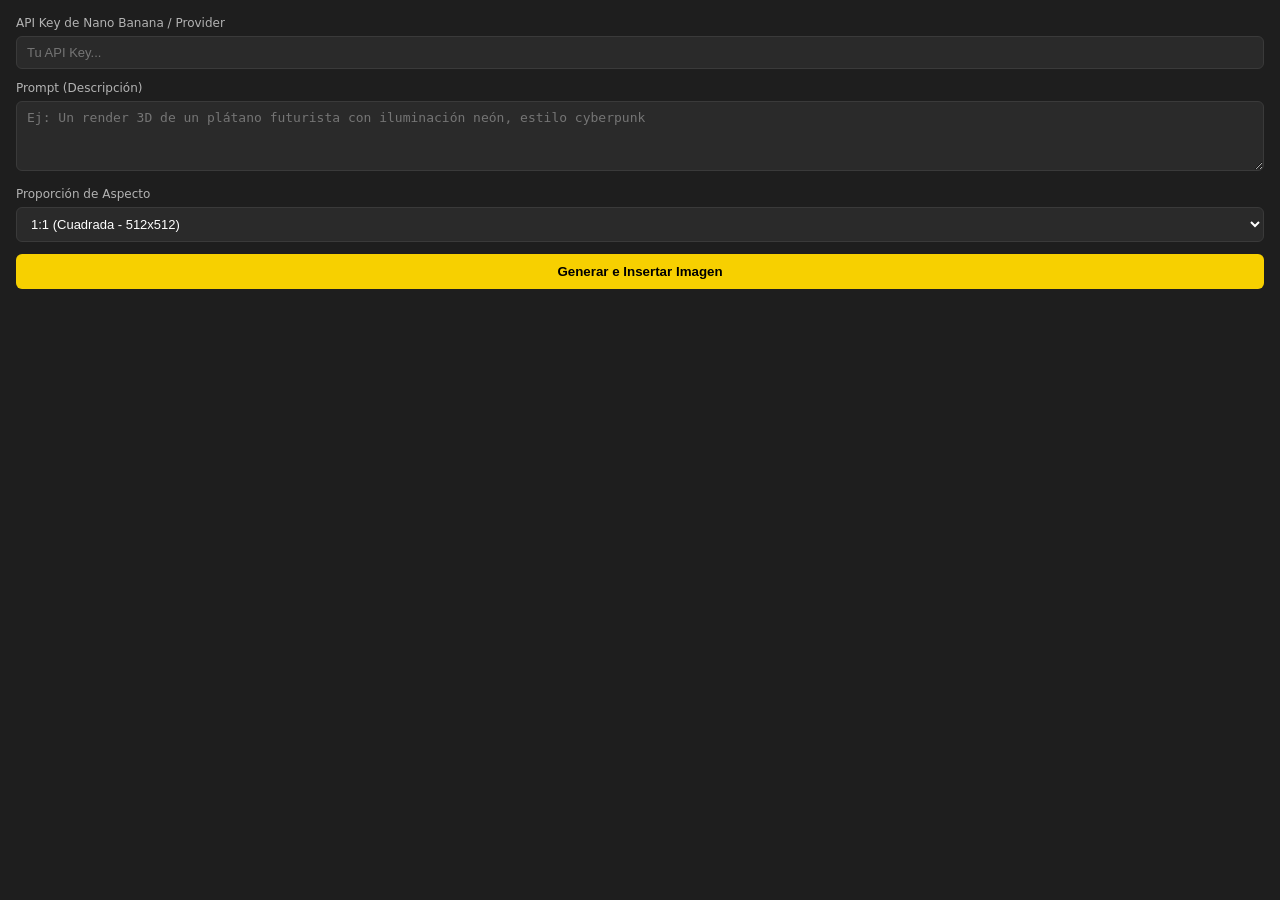
==== commit bc6df8c1: "Plugin 1st commit" ====
--- a/index.html
+++ b/index.html
@@ -1,46 +1,158 @@
 <!DOCTYPE html>
 <html lang="es">
 <head>
-    <meta charset="UTF-8">
-    <meta name="viewport" content="width=device-width, initial-scale=1.0">
-    <title>Caballero Hidalgo</title>
-    <link rel="preconnect" href="https://fonts.googleapis.com">
-    <link rel="preconnect" href="https://fonts.gstatic.com" crossorigin>
-    <link href="https://fonts.googleapis.com/css2?family=Pirata+One&display=swap" rel="stylesheet">
-    <link rel="stylesheet" href="styles.css">
+  <meta charset="UTF-8" />
+  <title>Nano Banana AI</title>
+  <style>
+    body {
+      font-family: system-ui, -apple-system, BlinkMacSystemFont, 'Segoe UI', Roboto, sans-serif;
+      margin: 0;
+      padding: 16px;
+      background-color: #1e1e1e;
+      color: #ffffff;
+      box-sizing: border-box;
+    }
+    .form-group {
+      margin-bottom: 12px;
+    }
+    label {
+      display: block;
+      font-size: 12px;
+      margin-bottom: 6px;
+      color: #b3b3b3;
+    }
+    input[type="text"], input[type="password"], textarea, select {
+      width: 100%;
+      padding: 8px 10px;
+      border-radius: 6px;
+      border: 1px solid #3a3a3a;
+      background-color: #2a2a2a;
+      color: #fff;
+      font-size: 13px;
+      box-sizing: border-box;
+    }
+    textarea {
+      resize: vertical;
+      height: 70px;
+    }
+    button {
+      width: 100%;
+      padding: 10px;
+      background-color: #f7d000;
+      color: #000;
+      font-weight: 600;
+      border: none;
+      border-radius: 6px;
+      cursor: pointer;
+      transition: opacity 0.2s;
+    }
+    button:hover {
+      opacity: 0.9;
+    }
+    button:disabled {
+      background-color: #555;
+      cursor: not-allowed;
+      color: #888;
+    }
+    #status {
+      margin-top: 10px;
+      font-size: 12px;
+      color: #aaa;
+      text-align: center;
+      word-break: break-word;
+    }
+  </style>
 </head>
-<body class="main-page">
-    <div class="main-container">
-        <div class="title-container">
-            <img src="images/titulo.svg" alt="Caballero Hidalgo" class="title-svg">
-        </div>
-        
-        <div class="menu-buttons">
-            <a href="#" class="menu-button" id="local-multiplayer">Multijugador local</a>
-            <a href="#" class="menu-button" id="local-ai">Local contra IA</a>
-            <a href="#" class="menu-button" id="learn-play">Aprender a jugar</a>
-        </div>
-    </div>
+<body>
+  <div class="form-group">
+    <label for="apiKey">API Key de Nano Banana / Provider</label>
+    <input type="password" id="apiKey" placeholder="Tu API Key..." />
+  </div>
 
-    <script>
-        // Funcionalidad para los botones del menú
-        document.getElementById('local-multiplayer').addEventListener('click', function(e) {
-            e.preventDefault();
-            // Redirigir al juego original con modo solo
-            window.location.href = 'original_game.html?mode=solo';
+  <div class="form-group">
+    <label for="prompt">Prompt (Descripción)</label>
+    <textarea id="prompt" placeholder="Ej: Un render 3D de un plátano futurista con iluminación neón, estilo cyberpunk"></textarea>
+  </div>
+
+  <div class="form-group">
+    <label for="aspectRatio">Proporción de Aspecto</label>
+    <select id="aspectRatio">
+      <option value="1:1">1:1 (Cuadrada - 512x512)</option>
+      <option value="16:9">16:9 (Horizontal - 800x450)</option>
+      <option value="9:16">9:16 (Vertical - 450x800)</option>
+    </select>
+  </div>
+
+  <button id="generateBtn">Generar e Insertar Imagen</button>
+  <div id="status"></div>
+
+  <script>
+    const generateBtn = document.getElementById('generateBtn');
+    const statusDiv = document.getElementById('status');
+
+    generateBtn.addEventListener('click', async () => {
+      const apiKey = document.getElementById('apiKey').value.trim();
+      const prompt = document.getElementById('prompt').value.trim();
+      const aspectRatio = document.getElementById('aspectRatio').value;
+
+      if (!apiKey) {
+        statusDiv.textContent = 'Por favor, ingresa tu API Key.';
+        return;
+      }
+      if (!prompt) {
+        statusDiv.textContent = 'Por favor, escribe una descripción.';
+        return;
+      }
+
+      statusDiv.textContent = 'Generando imagen con Nano Banana...';
+      generateBtn.disabled = true;
+
+      try {
+        // Llamada a la API para generar la imagen
+        const response = await fetch('https://api.kie.ai/v1/nano-banana/generate', {
+          method: 'POST',
+          headers: {
+            'Content-Type': 'application/json',
+            'Authorization': `Bearer ${apiKey}`
+          },
+          body: JSON.stringify({
+            prompt: prompt,
+            aspect_ratio: aspectRatio,
+            model: 'nano-banana'
+          })
         });
 
-        document.getElementById('local-ai').addEventListener('click', function(e) {
-            e.preventDefault();
-            // Redirigir al juego original con modo IA
-            window.location.href = 'original_game.html?mode=ai';
-        });
+        if (!response.ok) {
+          throw new Error(`Error API (${response.status}): ${response.statusText}`);
+        }
 
-        document.getElementById('learn-play').addEventListener('click', function(e) {
-            e.preventDefault();
-            // Abrir las reglas en nueva ventana
-            window.open('rules.html', '_blank');
-        });
-    </script>
+        const data = await response.json();
+        const imageUrl = data.image_url || (data.data && data.data[0]?.url);
+
+        if (!imageUrl) {
+          throw new Error('No se obtuvo la URL de la imagen en la respuesta.');
+        }
+
+        // Descargar la imagen a ArrayBuffer para pasarla a Penpot
+        const imgFetch = await fetch(imageUrl);
+        const imageBuffer = await imgFetch.arrayBuffer();
+
+        // Enviar buffer y metadatos al hilo principal de Penpot
+        parent.postMessage({
+          type: 'create-image',
+          buffer: Array.from(new Uint8Array(imageBuffer)),
+          prompt: prompt,
+          aspectRatio: aspectRatio
+        }, '*');
+
+        statusDiv.textContent = '¡Imagen creada e insertada!';
+      } catch (err) {
+        console.error(err);
+        statusDiv.textContent = `Error: ${err.message}`;
+      } finally {
+        generateBtn.disabled = false;
+      }
+    });
+  </script>
 </body>
-</html> +</html>
